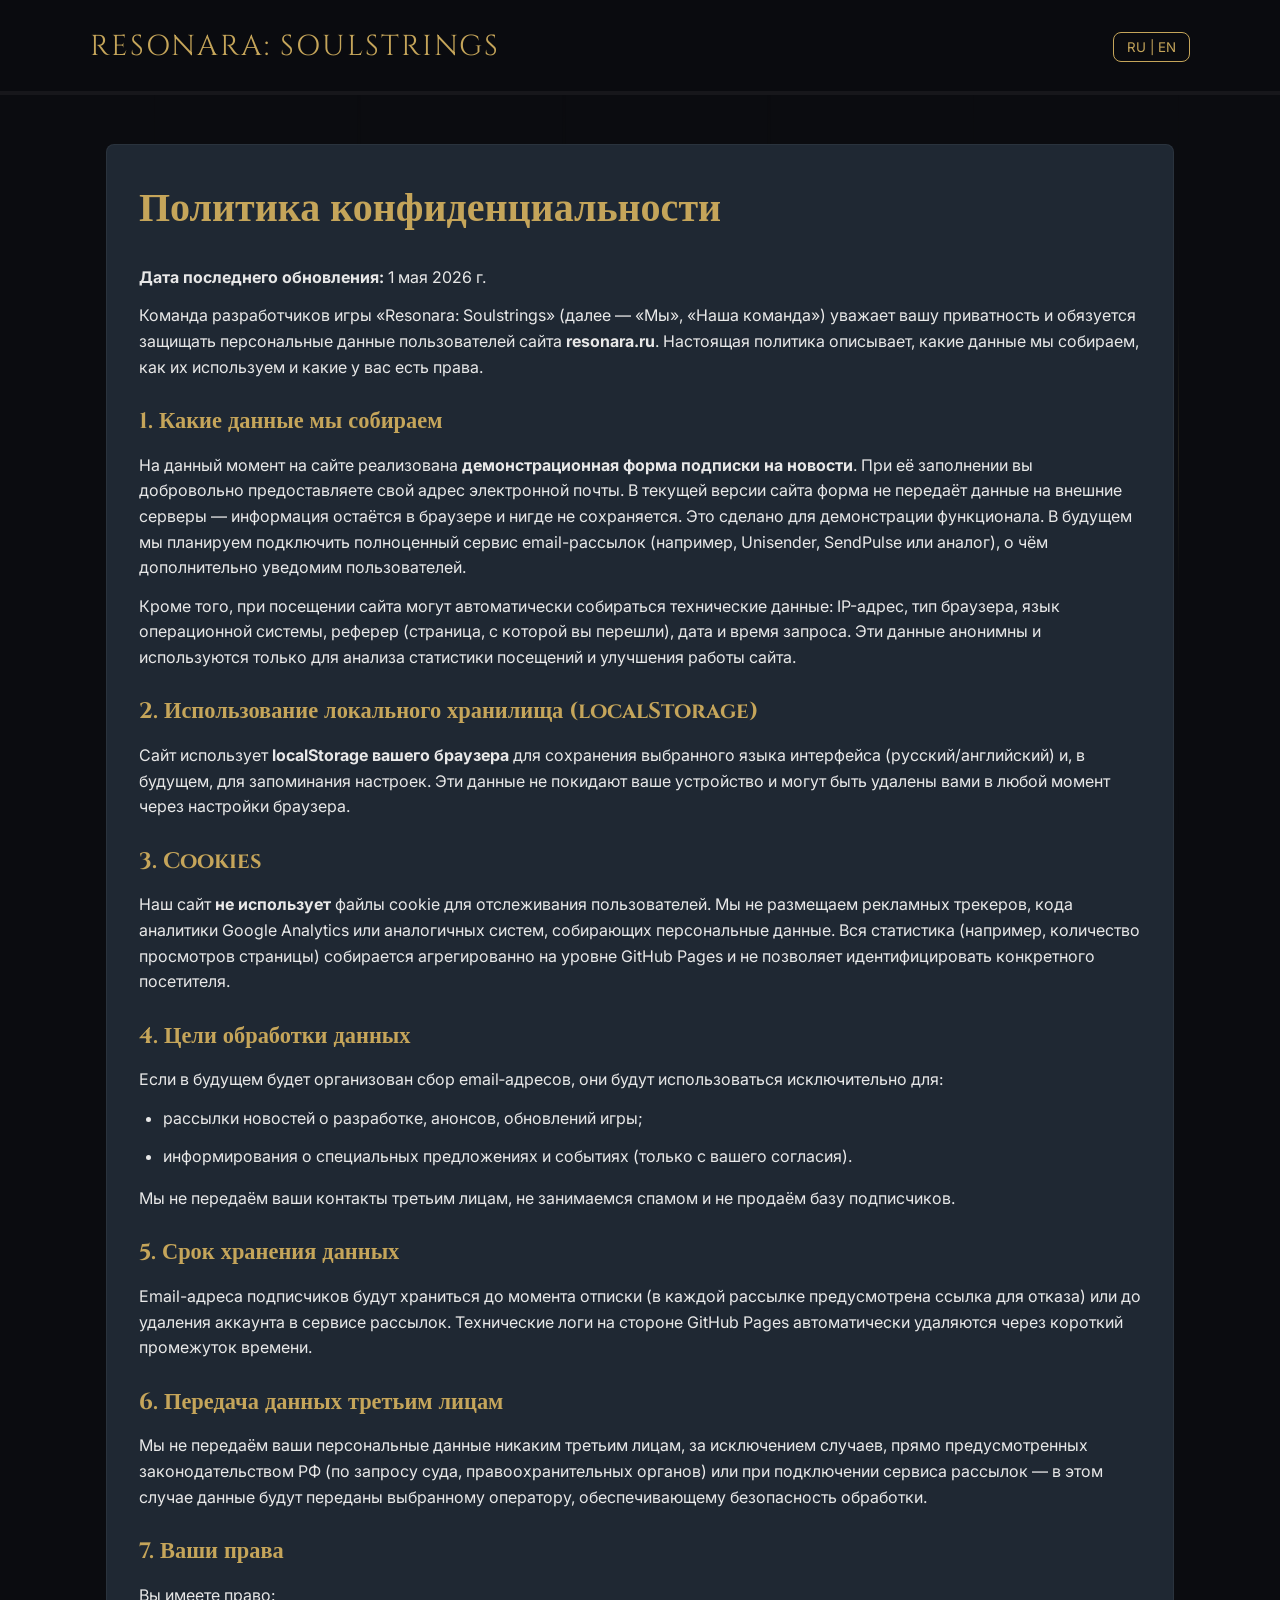
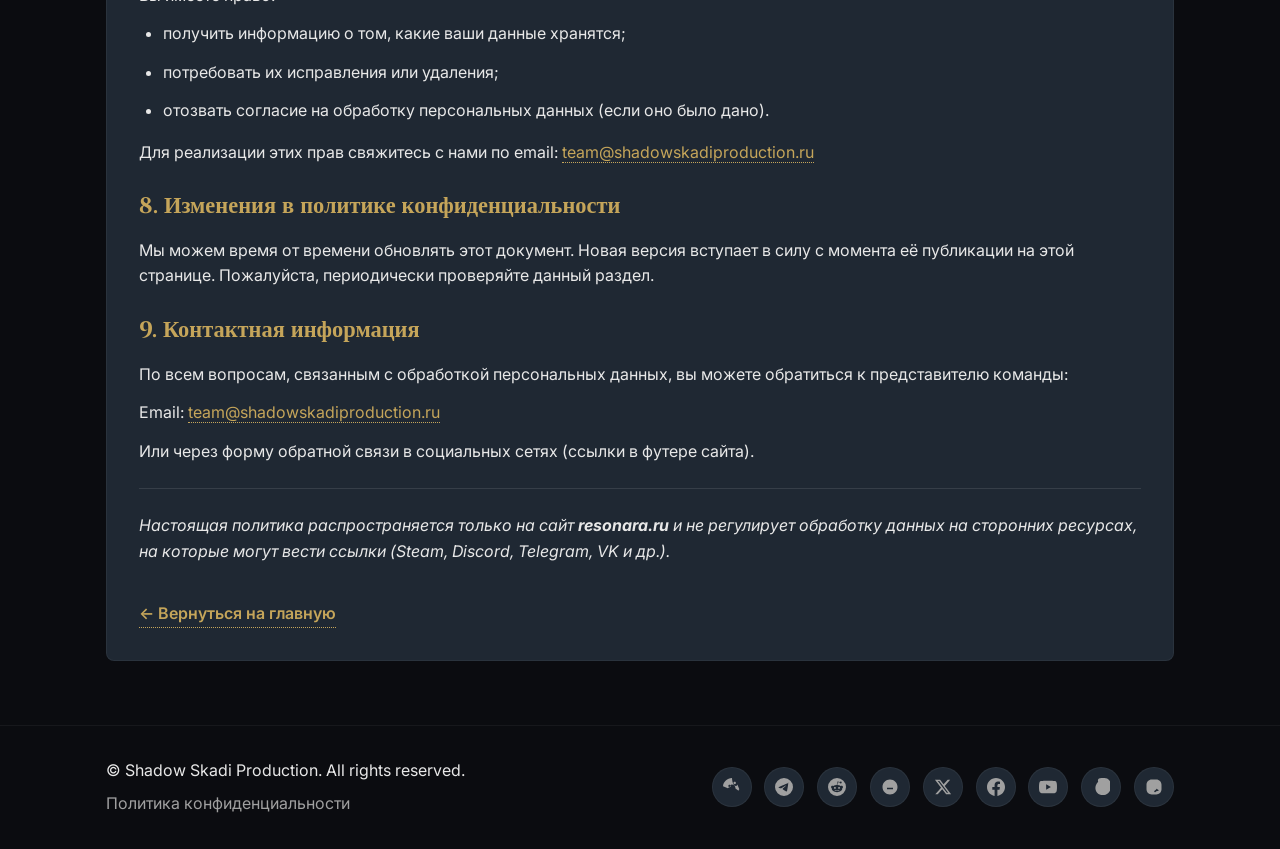
==== privacy/index.html @ 87c2a22f "Update index.html" ====
<!DOCTYPE html>
<html lang="ru">
<head>
  <meta charset="UTF-8">
  <meta name="viewport" content="width=device-width, initial-scale=1.0, viewport-fit=cover">
  <title>Политика конфиденциальности | Resonara: Soulstrings</title>
  <meta name="description" content="Политика обработки персональных данных сайта Resonara: Soulstrings.">
  <link rel="preconnect" href="https://fonts.googleapis.com">
  <link rel="preconnect" href="https://fonts.gstatic.com" crossorigin>
  <link href="https://fonts.googleapis.com/css2?family=Cinzel:wght@400;700&family=Inter:wght@300;400;600&display=swap" rel="stylesheet">
  <link rel="stylesheet" href="../style.css">
  <style>
    /* Дополнительные стили только для страницы политики */
    .policy-container {
      max-width: var(--container);
      margin: 0 auto;
      padding: 2rem 1rem;
    }
    .policy-card {
      background: var(--bg-panel);
      border-radius: var(--border-radius);
      border: 1px solid rgba(255,255,255,0.05);
      padding: 2rem;
      text-align: left;
      margin: 2rem 0;
    }
    .policy-card h1 {
      font-family: var(--font-heading);
      color: var(--gold);
      margin-bottom: 1.5rem;
      font-size: clamp(1.8rem, 5vw, 2.5rem);
    }
    .policy-card h2 {
      font-family: var(--font-heading);
      font-size: 1.4rem;
      margin: 1.5rem 0 0.8rem;
      color: var(--gold);
    }
    .policy-card p, .policy-card li {
      color: var(--text);
      line-height: 1.6;
      margin-bottom: 0.8rem;
    }
    .policy-card ul {
      margin: 0.5rem 0 1rem 1.5rem;
    }
    .policy-card a {
      color: var(--gold);
      text-decoration: none;
      border-bottom: 1px dotted var(--gold);
    }
    .policy-card a:hover {
      opacity: 0.8;
    }
    .back-link {
      display: inline-block;
      margin-top: 1.5rem;
      color: var(--gold);
      text-decoration: none;
      font-weight: 600;
    }
    .back-link:hover {
      text-decoration: underline;
    }
    hr {
      border: none;
      height: 1px;
      background: rgba(255,255,255,0.1);
      margin: 1.5rem 0;
    }
       @media (max-width: 768px) {
       .policy-card {
       padding: 1.2rem;
      }
      .policy-card h2 {
      font-size: 1.2rem;
      }
    }
    /* === ОТСТУП ОТ ХЕДЕРА ДЛЯ КОНТЕНТА ПОЛИТИКИ === */
      @media (min-width: 769px) {
      .policy-container {
      padding-top: calc(6rem + 2rem); /* 6rem = высота хедера + отступ */
  }
}

@media (max-width: 768px) {
  .policy-container {
    padding-top: calc(4rem + 1.5rem); /* Мобильная версия */
  }
}

/* Чтобы первая карточка не «прилипала» к верху */
.policy-card {
  margin-top: 1rem;
}
  </style>
</head>
<body>

  <!-- Фоновые эффекты (аналогично главной) -->
  <div id="bg-strings" aria-hidden="true">
    <div class="string" role="button" tabindex="0" aria-label="Интерактивная струна" style="--pos: 12%; --delay: 0s; --dur: 6s; --pitch: 220;"></div>
    <div class="string" role="button" tabindex="0" aria-label="Интерактивная струна" style="--pos: 28%; --delay: 1.4s; --dur: 5.5s; --pitch: 261;"></div>
    <div class="string" role="button" tabindex="0" aria-label="Интерактивная струна" style="--pos: 44%; --delay: 2.8s; --dur: 6.2s; --pitch: 293;"></div>
    <div class="string" role="button" tabindex="0" aria-label="Интерактивная струна" style="--pos: 60%; --delay: 0.9s; --dur: 5.8s; --pitch: 329;"></div>
    <div class="string" role="button" tabindex="0" aria-label="Интерактивная струна" style="--pos: 76%; --delay: 3.5s; --dur: 6.5s; --pitch: 392;"></div>
    <div class="string" role="button" tabindex="0" aria-label="Интерактивная струна" style="--pos: 92%; --delay: 2.1s; --dur: 5.2s; --pitch: 440;"></div>
  </div>
  <div id="bg-particles" aria-hidden="true"></div>

  <!-- Шапка (такая же как на главной) -->
  <header class="header">
    <nav class="nav">
      <a href="index.html" class="logo" aria-label="Home">RESONARA: SOULSTRINGS</a>
      <button class="lang-toggle" aria-label="Switch Language" id="langBtn">RU | EN</button>
    </nav>
    <div class="karma-bar" aria-hidden="true"><div class="karma-fill"></div></div>
  </header>

  <main>
    <div class="policy-container">
      <div class="policy-card">
        <h1>Политика конфиденциальности</h1>
        <p><strong>Дата последнего обновления:</strong> 1 мая 2026 г.</p>
        
        <p>Команда разработчиков игры «Resonara: Soulstrings» (далее — «Мы», «Наша команда») уважает вашу приватность и обязуется защищать персональные данные пользователей сайта <strong>resonara.ru</strong>. Настоящая политика описывает, какие данные мы собираем, как их используем и какие у вас есть права.</p>
        
        <h2>1. Какие данные мы собираем</h2>
        <p>На данный момент на сайте реализована <strong>демонстрационная форма подписки на новости</strong>. При её заполнении вы добровольно предоставляете свой адрес электронной почты. В текущей версии сайта форма не передаёт данные на внешние серверы — информация остаётся в браузере и нигде не сохраняется. Это сделано для демонстрации функционала. В будущем мы планируем подключить полноценный сервис email-рассылок (например, Unisender, SendPulse или аналог), о чём дополнительно уведомим пользователей.</p>
        <p>Кроме того, при посещении сайта могут автоматически собираться технические данные: IP-адрес, тип браузера, язык операционной системы, реферер (страница, с которой вы перешли), дата и время запроса. Эти данные анонимны и используются только для анализа статистики посещений и улучшения работы сайта.</p>
        
        <h2>2. Использование локального хранилища (localStorage)</h2>
        <p>Сайт использует <strong>localStorage вашего браузера</strong> для сохранения выбранного языка интерфейса (русский/английский) и, в будущем, для запоминания настроек. Эти данные не покидают ваше устройство и могут быть удалены вами в любой момент через настройки браузера.</p>
        
        <h2>3. Cookies</h2>
        <p>Наш сайт <strong>не использует</strong> файлы cookie для отслеживания пользователей. Мы не размещаем рекламных трекеров, кода аналитики Google Analytics или аналогичных систем, собирающих персональные данные. Вся статистика (например, количество просмотров страницы) собирается агрегированно на уровне GitHub Pages и не позволяет идентифицировать конкретного посетителя.</p>
        
        <h2>4. Цели обработки данных</h2>
        <p>Если в будущем будет организован сбор email‑адресов, они будут использоваться исключительно для:</p>
        <ul>
          <li>рассылки новостей о разработке, анонсов, обновлений игры;</li>
          <li>информирования о специальных предложениях и событиях (только с вашего согласия).</li>
        </ul>
        <p>Мы не передаём ваши контакты третьим лицам, не занимаемся спамом и не продаём базу подписчиков.</p>
        
        <h2>5. Срок хранения данных</h2>
        <p>Email-адреса подписчиков будут храниться до момента отписки (в каждой рассылке предусмотрена ссылка для отказа) или до удаления аккаунта в сервисе рассылок. Технические логи на стороне GitHub Pages автоматически удаляются через короткий промежуток времени.</p>
        
        <h2>6. Передача данных третьим лицам</h2>
        <p>Мы не передаём ваши персональные данные никаким третьим лицам, за исключением случаев, прямо предусмотренных законодательством РФ (по запросу суда, правоохранительных органов) или при подключении сервиса рассылок — в этом случае данные будут переданы выбранному оператору, обеспечивающему безопасность обработки.</p>
        
        <h2>7. Ваши права</h2>
        <p>Вы имеете право:</p>
        <ul>
          <li>получить информацию о том, какие ваши данные хранятся;</li>
          <li>потребовать их исправления или удаления;</li>
          <li>отозвать согласие на обработку персональных данных (если оно было дано).</li>
        </ul>
        <p>Для реализации этих прав свяжитесь с нами по email: <a href="mailto:privacy@resonara.ru">team@shadowskadiproduction.ru</a></p>
        
        <h2>8. Изменения в политике конфиденциальности</h2>
        <p>Мы можем время от времени обновлять этот документ. Новая версия вступает в силу с момента её публикации на этой странице. Пожалуйста, периодически проверяйте данный раздел.</p>
        
        <h2>9. Контактная информация</h2>
        <p>По всем вопросам, связанным с обработкой персональных данных, вы можете обратиться к представителю команды:</p>
        <p>Email: <a href="mailto:team@resonara.ru">team@shadowskadiproduction.ru</a></p>
        <p>Или через форму обратной связи в социальных сетях (ссылки в футере сайта).</p>
        
        <hr>
        <p><em>Настоящая политика распространяется только на сайт <strong>resonara.ru</strong> и не регулирует обработку данных на сторонних ресурсах, на которые могут вести ссылки (Steam, Discord, Telegram, VK и др.).</em></p>
        
        <a href="index.html" class="back-link">← Вернуться на главную</a>
      </div>
    </div>
  </main>

  <!-- Футер (аналогичный главной) -->
  <footer class="footer">
    <div class="footer-inner">
      <div class="footer-left">
        <p>© <span id="year"></span> Shadow Skadi Production. All rights reserved.</p>
        <div class="footer-links">
          <a href="privacy/index.html">Политика конфиденциальности</a>
        </div>
      </div>
      <div class="footer-right">
        <div class="footer-socials" aria-label="Social Links">
          <!-- Те же иконки, что и в index.html -->
          <a href="https://store.steampowered.com" target="_blank" rel="noopener" aria-label="Steam" class="social-link"><svg viewBox="0 0 24 24" width="18" height="18" fill="currentColor"><path d="M11.979 0C5.678 0 .511 4.88.022 11.037l6.432 2.658c.345-.585.982-.978 1.714-.978.032 0 .063.002.095.004l2.893-4.185v-.005c.156-.011.313-.018.471-.018 2.76 0 4.997 2.237 4.997 4.997 0 .184-.01.366-.029.545l4.185 2.893c.013-.032.032-.063.045-.095 0-.032.003-.063.003-.095 0-.732.393-1.369.978-1.714l-2.658-6.432C18.536 12.12 12.61 11.979 11.979 0zm-3.24 12.284c-.897 0-1.627-.73-1.627-1.627 0-.898.73-1.627 1.627-1.627.898 0 1.627.729 1.627 1.627 0 .897-.729 1.627-1.627 1.627zm6.876-3.894c-.897 0-1.627-.73-1.627-1.627 0-.898.73-1.627 1.627-1.627.898 0 1.627.729 1.627 1.627 0 .897-.729 1.627-1.627 1.627z"/></svg></a>
          <a href="https://t.me/your_channel" target="_blank" rel="noopener" aria-label="Telegram" class="social-link"><svg viewBox="0 0 24 24" width="18" height="18" fill="currentColor"><path d="M11.944 0A12 12 0 0 0 0 12a12 12 0 0 0 12 12 12 12 0 0 0 12-12A12 12 0 0 0 12 0a12 12 0 0 0-.056 0zm4.962 7.224c.1-.002.321.023.465.14a.506.506 0 0 1 .171.325c.016.093.036.306.02.472-.18 1.898-.962 6.502-1.36 8.627-.168.9-.499 1.201-.82 1.23-.696.065-1.225-.46-1.9-.902-1.056-.693-1.653-1.124-2.678-1.8-1.185-.78-.417-1.21.258-1.91.177-.184 3.247-2.977 3.307-3.23.007-.032.014-.15-.056-.217-.07-.067-.172-.042-.247-.025-.105.024-1.793 1.14-5.062 3.345-.48.33-.913.494-1.302.484-.426-.008-1.242-.24-1.852-.437-.687-.224-1.234-.344-1.19-.728.023-.194.286-.394.737-.574 4.078-1.796 6.808-3.006 8.152-3.586 4.065-1.73 4.905-2.015 5.46-2.024z"/></svg></a>
          <a href="https://reddit.com" target="_blank" rel="noopener" aria-label="Reddit" class="social-link"><svg viewBox="0 0 24 24" width="18" height="18" fill="currentColor"><path d="M12 0A12 12 0 0 0 0 12a12 12 0 0 0 12 12 12 12 0 0 0 12-12A12 12 0 0 0 12 0zm5.01 4.744c.688 0 1.25.561 1.25 1.249a1.25 1.25 0 0 1-2.498.056l-2.597-.547-.8 3.747c1.824.07 3.48.632 4.674 1.488.308-.309.73-.491 1.207-.491.968 0 1.754.786 1.754 1.754 0 .716-.435 1.333-1.01 1.614a3.111 3.111 0 0 1 .042.52c0 2.694-3.13 4.87-7.004 4.87-3.874 0-7.004-2.176-7.004-4.87 0-.183.015-.366.043-.534A1.748 1.748 0 0 1 4.028 12c0-.968.786-1.754 1.754-1.754.463 0 .898.196 1.207.49 1.207-.883 2.87-1.453 4.707-1.527l.885-4.182a.342.342 0 0 1 .14-.197.35.35 0 0 1 .238-.042l2.906.617a1.214 1.214 0 0 1 1.108-.701zM9.25 12C8.561 12 8 12.562 8 13.25c0 .687.561 1.248 1.25 1.248.687 0 1.248-.561 1.248-1.249 0-.688-.561-1.249-1.249-1.249zm5.5 0c-.687 0-1.248.561-1.248 1.25 0 .687.561 1.248 1.249 1.248.688 0 1.249-.561 1.249-1.249 0-.687-.562-1.249-1.25-1.249zm-5.466 3.99a.327.327 0 0 0-.231.094.33.33 0 0 0 0 .463c.842.842 2.484.913 2.961.913.477 0 2.105-.07 2.961-.913a.33.33 0 0 0 0-.463.327.327 0 0 0-.465 0c-.547.533-1.576.668-2.496.668-.92 0-1.935-.135-2.496-.668a.326.326 0 0 0-.231-.095z"/></svg></a>
          <a href="https://pikabu.ru" target="_blank" rel="noopener" aria-label="Pikabu" class="social-link"><svg viewBox="0 0 24 24" width="18" height="18" fill="currentColor"><path d="M12 2C6.48 2 2 6.48 2 12s4.48 10 10 10 10-4.48 10-10S17.52 2 12 2zm4 13H8v-2h8v2z"/></svg></a>
          <a href="https://x.com" target="_blank" rel="noopener" aria-label="X" class="social-link"><svg viewBox="0 0 24 24" width="18" height="18" fill="currentColor"><path d="M18.244 2.25h3.308l-7.227 8.26 8.502 11.24H16.17l-5.214-6.817L4.99 21.75H1.68l7.73-8.835L1.254 2.25H8.08l4.713 6.231zm-1.161 17.52h1.833L7.084 4.126H5.117z"/></svg></a>
          <a href="https://facebook.com" target="_blank" rel="noopener" aria-label="Facebook" class="social-link"><svg viewBox="0 0 24 24" width="18" height="18" fill="currentColor"><path d="M24 12.073c0-6.627-5.373-12-12-12s-12 5.373-12 12c0 5.99 4.388 10.954 10.125 11.854v-8.385H7.078v-3.47h3.047V9.43c0-3.007 1.791-4.669 4.533-4.669 1.312 0 2.686.235 2.686.235v2.953H15.83c-1.491 0-1.956.925-1.956 1.874v2.25h3.328l-.532 3.47h-2.796v8.385C19.612 23.027 24 18.062 24 12.073z"/></svg></a>
          <a href="https://youtube.com" target="_blank" rel="noopener" aria-label="YouTube Shorts" class="social-link"><svg viewBox="0 0 24 24" width="18" height="18" fill="currentColor"><path d="M23.498 6.186a3.016 3.016 0 0 0-2.122-2.136C19.505 3.545 12 3.545 12 3.545s-7.505 0-9.377.505A3.017 3.017 0 0 0 .502 6.186C0 8.07 0 12 0 12s0 3.93.502 5.814a3.016 3.016 0 0 0 2.122 2.136c1.871.505 9.376.505 9.376.505s7.505 0 9.377-.505a3.015 3.015 0 0 0 2.122-2.136C24 15.93 24 12 24 12s0-3.93-.502-5.814zM9.545 15.568V8.432L15.818 12l-6.273 3.568z"/></svg></a>
          <a href="https://tiktok.com" target="_blank" rel="noopener" aria-label="TikTok" class="social-link"><svg viewBox="0 0 24 24" width="18" height="18" fill="currentColor"><path d="M12.525.02c1.31-.02 2.61-.01 3.91.02.081-.002.162.01.242.02 2.56.04 4.64 1.07 6.24 2.78 1.95 2.08 2.72 4.85 2.64 7.96-.04 1.64-.33 3.24-.95 4.79-.7 1.75-1.78 3.32-3.2 4.62-1.98 1.81-4.56 2.65-7.28 2.61-2.72-.04-5.19-1.02-6.97-2.78-1.65-1.64-2.56-3.88-2.62-6.35-.03-1.32.13-2.6.54-3.82.64-1.89 1.72-3.55 3.15-4.86C6.96.92 9.65.12 12.52.02zm2.53 12.98c.04 1.38-.45 2.64-1.42 3.57-.98.94-2.25 1.38-3.59 1.32-1.35-.06-2.56-.57-3.48-1.47-.92-.9-1.4-2.12-1.36-3.45.04-1.35.56-2.55 1.47-3.43.91-.88 2.12-1.31 3.42-1.23 1.34.08 2.48.62 3.35 1.52.87.9 1.33 2.08 1.29 3.37-.04.13-.13.24-.23.35-.1.11-.23.16-.37.16-.14 0-.27-.05-.37-.16-.1-.11-.15-.24-.15-.37-.02-.9-.42-1.66-1.11-2.16-.69-.5-1.53-.7-2.35-.62-.82.08-1.52.38-2.03.9-.51.52-.8 1.2-.84 1.96-.04.82.23 1.56.76 2.08.53.52 1.25.78 2.05.72.8-.06 1.48-.38 1.96-.92.48-.54.75-1.26.78-2.05z"/></svg></a>
          <a href="https://vk.com" target="_blank" rel="noopener" aria-label="VK" class="social-link"><svg viewBox="0 0 24 24" width="18" height="18" fill="currentColor"><path d="M15.07 2H8.93C5.1 2 2 5.1 2 8.93v6.14C2 18.9 5.1 22 8.93 22h6.14c3.83 0 6.93-3.1 6.93-6.93V8.93C22 5.1 18.9 2 15.07 2zm3.43 14.48c-.44.67-1.15.96-1.87 1.01-1.17.07-1.96.55-2.64 1.22-.22.21-.46.38-.72.38-.38 0-.72-.26-.89-.62-.18-.37-.2-.81.01-1.2.38-.69 1.01-1.16 1.73-1.43.55-.2.86-.55.98-1.13.07-.32.02-.66-.15-.94-.35-.59-1.02-.96-1.72-1.01-.18-.01-.35.02-.51.09-.32.13-.54.38-.64.7-.1.32-.04.66.16.93.39.52 1.04.85 1.68 1.01.17.04.35.05.51.01.32-.07.56-.29.67-.59.11-.3.07-.62-.12-.89-.39-.56-1.07-.9-1.76-1.01-.17-.02-.34-.01-.5.04-.33.1-.57.36-.68.69-.11.33-.05.67.17.91.41.48 1.06.75 1.71.86.16.02.33.01.49-.04.33-.1.57-.35.68-.68.11-.33.06-.67-.16-.93z"/></svg></a>
        </div>
      </div>
    </div>
  </footer>

  <script src="script.js"></script>
</body>
</html>
---- style.css ----
:root {
  --bg: #0B0C10;
  --bg-panel: #1F2833;
  --text: #E8E8E8;
  --text-muted: #A0A0A0;
  --gold: #C5A55A;
  --karma-high: #4A90E2;
  --karma-low: #8B0000;
  
  --font-heading: 'Cinzel', serif;
  --font-body: 'Inter', sans-serif;
  
  --transition: 0.3s cubic-bezier(0.4, 0, 0.2, 1);
  --border-radius: 8px;
  --spacing: 1.5rem;
  --container: min(92%, 1100px);
}

/* === БАЗОВАЯ СЕТКА И СКРОЛЛ === */
*, *::before, *::after { 
  box-sizing: border-box; 
  margin: 0; 
  padding: 0; 
}

html {
  width: 100%;
  overflow-y: auto;
  overflow-x: hidden;
  scroll-behavior: smooth;
  -webkit-text-size-adjust: 100%;
}

body {
  width: 100%;
  min-height: 100dvh;
  background: var(--bg);
  color: var(--text);
  font-family: var(--font-body);
  line-height: 1.6;
  display: flex;
  flex-direction: column;
  text-align: center;
  position: relative;
  overflow: hidden;
  overflow-y: auto;
}

/* === ЧАСТИЦЫ === */
#bg-particles {
  position: fixed; inset: 0; pointer-events: none; z-index: 0; overflow: hidden;
}
.particle {
  position: absolute; bottom: -10px;
  background: var(--gold); border-radius: 50%;
  box-shadow: 0 0 8px var(--gold), 0 0 16px rgba(197, 165, 90, 0.4);
  opacity: 0; animation: floatParticle linear infinite;
}
@keyframes floatParticle {
  0% { transform: translateY(0) scale(0.6); opacity: 0; }
  15% { opacity: 0.6; }
  70% { opacity: 0.2; }
  100% { transform: translateY(-110dvh) scale(1.1); opacity: 0; }
}

/* === СТРУНЫ === */
#bg-strings {
  position: fixed; inset: 0; pointer-events: none; z-index: 1; overflow: hidden;
}
.string {
  position: absolute; top: 0; left: var(--pos);
  width: 1.5px; height: 100%;
  background: linear-gradient(180deg, transparent 0%, rgba(197, 165, 90, 0.12) 35%, #D4B86A 50%, rgba(197, 165, 90, 0.12) 65%, transparent 100%);
  box-shadow: 0 0 5px rgba(197, 165, 90, 0.15);
  opacity: 0.12; border-radius: 1px;
  transform-origin: center center;
  animation: stringPluck var(--dur) cubic-bezier(0.25, 0.1, 0.25, 1) infinite var(--delay);
}
@keyframes stringPluck {
  0%   { transform: translateX(0) scaleX(1); opacity: 0.12; }
  2%   { transform: translateX(3px) scaleX(1.08); opacity: 0.38; box-shadow: 0 0 12px rgba(212, 184, 106, 0.5); }
  4%   { transform: translateX(-2.2px) scaleX(0.96); opacity: 0.28; }
  6%   { transform: translateX(1.4px) scaleX(1.04); opacity: 0.22; }
  8%   { transform: translateX(-0.9px) scaleX(1.02); opacity: 0.18; }
  10%  { transform: translateX(0.5px) scaleX(1); opacity: 0.15; }
  12%  { transform: translateX(-0.2px) scaleX(0.99); opacity: 0.13; }
  14%, 100% { transform: translateX(0) scaleX(1); opacity: 0.12; box-shadow: 0 0 5px rgba(197, 165, 90, 0.15); }
}

/* === HEADER === */
.header {
  position: fixed; top: 0; left: 0; width: 100%; z-index: 100;
  background: rgba(11, 12, 16, 0.85); backdrop-filter: blur(12px);
  border-bottom: 1px solid rgba(255,255,255,0.05);
}
.nav {
  display: flex; justify-content: space-between; align-items: center;
  max-width: var(--container); margin: 0 auto; padding: var(--spacing) 0;
}
.logo {
  font-family: var(--font-heading); font-size: clamp(1.2rem, 3vw, 1.8rem);
  color: var(--gold); text-decoration: none; letter-spacing: 2px;
}
.lang-toggle {
  background: transparent; border: 1px solid var(--gold); color: var(--gold);
  padding: 0.4rem 0.8rem; cursor: pointer; border-radius: var(--border-radius);
  font-family: var(--font-body); transition: var(--transition);
}
.lang-toggle:hover { background: var(--gold); color: var(--bg); }

.karma-bar { height: 3px; width: 100%; background: rgba(255,255,255,0.05); position: absolute; bottom: 0; left: 0; }
.karma-fill { height: 100%; width: 0%; background: linear-gradient(90deg, var(--karma-low), var(--gold), var(--karma-high)); transition: width 0.1s linear; }

/* === SECTIONS & LAYOUT === */
main { position: relative; z-index: 2; flex: 1 0 auto; overflow-x: hidden; }
section {
  padding: 6rem 1rem;
  max-width: var(--container);
  margin-inline: auto;
  position: relative;
  contain: layout style;
}
.section-title {
  font-family: var(--font-heading);
  font-size: clamp(2rem, 5vw, 3rem);
  margin-bottom: 3rem;
  position: relative;
  z-index: 2;
}
.section-title::after {
  content: ''; display: block; width: 60px; height: 3px;
  background: var(--gold); margin: 0.5rem auto 0; border-radius: 2px;
}

/* === СВЕЧЕНИЯ: ОБЩИЕ СВОЙСТВА ДЛЯ ВСЕХ === */
.hero::before,
.about::before, .media::before, .community::before, .press::before {
  content: '';
  position: absolute;
  left: 50%;
  transform: translate(-50%, -50%);
  border-radius: 50%;
  pointer-events: none;
  z-index: 0;
}

/* === HERO: УНИКАЛЬНЫЕ СТИЛИ === */
.hero::before {
  top: 40%;
  width: clamp(300px, 70vw, 1100px);
  height: clamp(300px, 70vw, 1100px);
  background: radial-gradient(
    circle at 50% 30%,
    rgba(197, 165, 90, 0.25) 0%,
    rgba(197, 165, 90, 0.12) 50%,
    transparent 80%
  );
  filter: blur(15px);
}

/* === ОСТАЛЬНЫЕ СЕКЦИИ: УНИКАЛЬНЫЕ СТИЛИ === */

/* === ABOUT === */
.about::before {
  top: 65%;
  width: clamp(1100px, 50vw, 1150px);
  height: clamp(250px, 50vw, 800px);
  background: radial-gradient(
    circle at 50% 30%,
    rgba(197, 165, 90, 0.15) 0%,    /* ЦЕНТР ЯРЧЕ */
    rgba(197, 165, 90, 0.07) 45%,    /* ПЛАВНЫЙ ПЕРЕХОД */
    transparent 75%
  );
  filter: blur(20px);
}

/* === MEDIA === */
.media::before {
  top: 65%;
  width: clamp(1100px, 50vw, 1150px);
  height: clamp(250px, 50vw, 800px);
  background: radial-gradient(
    circle at 50% 30%,
    rgba(197, 165, 90, 0.15) 0%,    /* ЦЕНТР ЯРЧЕ */
    rgba(197, 165, 90, 0.07) 45%,    /* ПЛАВНЫЙ ПЕРЕХОД */
    transparent 75%
  );
  filter: blur(20px);
}

/* === COMMUNITY === */
.community::before {
  top: 65%;
  width: clamp(250px, 50vw, 800px);
  height: clamp(250px, 50vw, 800px);
  background: radial-gradient(
    circle at 50% 30%,
    rgba(197, 165, 90, 0.15) 0%,    /* ЦЕНТР ЯРЧЕ */
    rgba(197, 165, 90, 0.07) 45%,    /* ПЛАВНЫЙ ПЕРЕХОД */
    transparent 75%
  );
  filter: blur(20px);
}

/* === PRESS === */
.press::before {
    top: 65%;
  width: clamp(250px, 50vw, 800px);
  height: clamp(250px, 50vw, 800px);
  background: radial-gradient(
    circle at 50% 30%,
    rgba(197, 165, 90, 0.15) 0%,    /* ЦЕНТР ЯРЧЕ */
    rgba(197, 165, 90, 0.07) 45%,    /* ПЛАВНЫЙ ПЕРЕХОД */
    transparent 75%
  );
  filter: blur(20px);
}

/* === HERO === */
.hero {
  min-height: 100dvh;
  display: flex;
  align-items: center;
  justify-content: center;
  padding: 6rem 1rem 3rem;
}
.hero-content { max-width: 800px; }
.hero-title {
  font-family: var(--font-heading);
  font-size: clamp(2.5rem, 8vw, 4.5rem);
  margin-bottom: 1rem;
  line-height: 1.1;
}
.hero-subtitle {
  font-size: clamp(1rem, 2vw, 1.3rem);
  color: var(--text-muted);
  margin-bottom: 2rem;
}
.hero-cta {
  display: flex;
  gap: 1rem;
  justify-content: center;
  flex-wrap: wrap;
}

/* === BUTTONS === */
.btn {
  padding: 0.8rem 1.8rem;
  border-radius: var(--border-radius);
  font-weight: 600;
  text-decoration: none;
  transition: var(--transition);
  display: inline-flex;
  align-items: center;
  gap: 0.5rem;
}
.btn-primary { background: var(--gold); color: var(--bg); }
.btn-primary:hover {
  transform: translateY(-2px);
  box-shadow: 0 4px 20px rgba(197, 165, 90, 0.4);
}
.btn-secondary { border: 1px solid var(--gold); color: var(--gold); }
.btn-secondary:hover { background: rgba(197, 165, 90, 0.1); }

/* === GRIDS & CARDS === */
.about-grid, .media-grid {
  display: grid;
  gap: 1.5rem;
  grid-template-columns: repeat(auto-fit, minmax(280px, 1fr));
}
.about-card, .media-item {
  background: var(--bg-panel);
  padding: 1.5rem;
  border-radius: var(--border-radius);
  border: 1px solid rgba(255,255,255,0.05);
  transition: var(--transition);
  position: relative;
  z-index: 1; /* КОНТЕНТ ВЫШЕ СВЕЧЕНИЙ */
}
.about-card:hover, .media-item:hover {
  transform: translateY(-4px);
  border-color: var(--gold);
}
.about-card h3 {
  font-family: var(--font-heading);
  margin-bottom: 0.5rem;
  color: var(--gold);
}
.media-item {
  aspect-ratio: 16/9;
  display: flex;
  align-items: center;
  justify-content: center;
}
.media-item span {
  color: var(--text-muted);
  opacity: 0.7;
  font-size: 0.9rem;
}
.media-item.video::before {
  content: '▶';
  position: absolute;
  font-size: 2rem;
  opacity: 0.2;
}

/* === COMMUNITY & FORMS === */
.subscribe-form, .press-card {
  background: var(--bg-panel);
  padding: 2rem;
  border-radius: var(--border-radius);
  width: 100%;
  max-width: 450px;
  margin-inline: auto;
  border: 1px solid rgba(255,255,255,0.05);
  position: relative;
  z-index: 1;
}
.press-grid {
  display: flex;
  flex-direction: column;
  gap: 0.8rem;
  align-items: center;
}
.press-link {
  color: var(--karma-high);
  text-decoration: none;
  border-bottom: 1px dotted currentColor;
  transition: var(--transition);
  padding-bottom: 2px;
}
.press-link:hover {
  color: var(--gold);
  border-color: var(--gold);
}
#newsletter-form {
  display: flex;
  flex-direction: column;
  gap: 0.8rem;
  margin: 1rem 0;
}
#newsletter-form input {
  padding: 0.8rem;
  background: var(--bg);
  border: 1px solid rgba(255,255,255,0.1);
  color: var(--text);
  border-radius: var(--border-radius);
  font-size: 1rem;
  width: 100%;
}
#newsletter-form input:focus {
  outline: none;
  border-color: var(--gold);
}
#newsletter-form button {
  padding: 0.8rem;
  background: var(--gold);
  color: var(--bg);
  border: none;
  border-radius: var(--border-radius);
  cursor: pointer;
  font-weight: 600;
  width: 100%;
  transition: var(--transition);
}
.form-note {
  font-size: 0.8rem;
  color: var(--text-muted);
  margin-top: 0.5rem;
}
.form-success {
  color: var(--gold);
  margin-top: 0.5rem;
  font-weight: 600;
}
.hidden { display: none; }

/* === FOOTER === */
.footer {
  width: 100%;
  margin-top: auto;
  padding: 2rem 0;
  background: var(--bg);
  border-top: 1px solid rgba(255,255,255,0.05);
  display: flex;
  justify-content: center;
  align-items: center;
  flex-shrink: 0;
  overflow-x: hidden;
}
.footer-inner {
  width: 100%;
  max-width: var(--container);
  padding: 0 1rem;
  display: flex;
  justify-content: space-between;
  align-items: center;
  flex-wrap: wrap;
  gap: 1.5rem;
}
.footer-left {
  display: flex;
  flex-direction: column;
  gap: 0.5rem;
}
.footer-links {
  display: flex;
  gap: 1.5rem;
  flex-wrap: wrap;
}
.footer-links a {
  color: var(--text-muted);
  text-decoration: none;
}
.footer-links a:hover { color: var(--gold); }
.footer-right { display: flex; align-items: center; }
.footer-socials {
  display: flex;
  gap: 0.8rem;
  flex-wrap: wrap;
  justify-content: center;
}
.footer-socials .social-link {
  width: 40px; height: 40px;
  display: flex; align-items: center; justify-content: center;
  background: var(--bg-panel);
  border-radius: 50%;
  transition: var(--transition);
  border: 1px solid rgba(255,255,255,0.05);
}
.footer-socials .social-link svg {
  width: 18px; height: 18px;
  color: var(--text-muted);
  transition: var(--transition);
}
.footer-socials .social-link:hover {
  background: var(--gold);
  transform: scale(1.1);
  border-color: var(--gold);
}
.footer-socials .social-link:hover svg { color: var(--bg); }

/* === ANIMATIONS === */
.fade-up {
  opacity: 0;
  transform: translateY(20px);
  transition: all 0.6s ease;
}
.fade-up.visible {
  opacity: 1;
  transform: translateY(0);
}

/* === АДАПТИВ === */
@media (min-width: 768px) {
  .community-wrapper { grid-template-columns: 1fr 1fr; }
  .press-kit { grid-column: 1 / -1; }
  .footer-inner { flex-direction: row; text-align: left; }
  .footer-left { align-items: flex-start; }
  .footer-links { justify-content: flex-start; }
}

@media (min-width: 1024px) {
  .subscribe-form, .press-card { max-width: 500px; }
}

/* МОБИЛЬНЫЕ: 768PX И МЕНЬШЕ */
@media (max-width: 768px) {
  .string { opacity: 0.08; }
  
  /* СВЕЧЕНИЯ: ЧУТЬ БОЛЬШЕ ОТНОСИТЕЛЬНО ШИРИНЫ ЭКРАНА, НО СТРОГО В ПРЕДЕЛАХ VW */
  .hero::before {
    top: 45%;
    width: clamp(280px, 85vw, 800px);
    height: clamp(280px, 85vw, 800px);
    background: radial-gradient(
    circle at 50% 30%,
    rgba(197, 165, 90, 0.52) 0%,    /* ← ПОДКРУЧИВАЕМ ЯРКОСТЬ ЗДЕСЬ */
    rgba(197, 165, 90, 0.34) 50%,
    transparent 80%
    );
    filter: blur(30px);
  }

  /* 🔹 ABOUT: ВЫТЯНУТ ПО ВЕРТИКАЛИ, СМЕЩЁН ВНИЗ */
  .about::before {
    top: 70%;
    width: clamp(450px, 80vw, 480px);
    height: clamp(1175px, 120vw, 1225px);
    background: radial-gradient(
    circle at 50% 30%,
    rgba(197, 165, 90, 0.25) 0%,
    rgba(197, 165, 90, 0.15) 45%,
    transparent 75%
    );
    filter: blur(22px);
  }

  /* 🔹 MEDIA: КОМПАКТНЫЙ, СМЕЩЁН К НАЧАЛУ СЕКЦИИ */
  .media::before {
    top: 67%;
    width: clamp(450px, 85vw, 480px);
    height: clamp(1715px, 85vw, 1740px);
    background: radial-gradient(
    circle at 50% 30%,
    rgba(197, 165, 90, 0.25) 0%,
    rgba(197, 165, 90, 0.15) 45%,
    transparent 70%
    );
    filter: blur(20px);
  }

  /* 🔹 COMMUNITY: ШИРОКИЙ, СПЛЮСНУТЫЙ, УХОДИТ ЗА КРАЯ */
  .community::before {
    top: 60%;
    width: clamp(450px, 110vw, 480px);  /* ШИРЕ ЭКРАНА */
    height: clamp(480px, 60vw, 500px);  /* УЖЕ ЧЕМ ШИРИНА → ГОРИЗОНТАЛЬНЫЙ ОВАЛ */
    background: radial-gradient(
    circle at 50% 30%,
    rgba(197, 165, 90, 0.25) 0%,
    rgba(197, 165, 90, 0.15) 45%,
    transparent 75%
    );
    filter: blur(24px);
  }

  /* 🔹 PRESS: МАЛЕНЬКИЙ, АККУРАТНЫЙ, ВВЕРХУ */
  .press::before {
    top: 65%;
    width: clamp(450px, 60vw, 480px);
    height: clamp(480px, 60vw, 500px);
    background: radial-gradient(
    circle at 50% 30%,
    rgba(197, 165, 90, 0.25) 0%,
    rgba(197, 165, 90, 0.10) 45%,
    transparent 70%
    );
    filter: blur(18px);
  }
  
  .nav {
    flex-direction: column;
    gap: 0.8rem;
    padding: 1rem 0;
  }
  .logo { font-size: 1.2rem; width: 100%; }
  .lang-toggle { font-size: 0.8rem; padding: 0.3rem 0.6rem; }
  
  .about-grid, .media-grid {
    grid-template-columns: 1fr;
    gap: 1rem;
  }
  
  section { padding: 3rem 1rem; }
  
  .footer {
    flex-direction: column;
    text-align: center;
    align-items: center;
  }
  .footer-inner {
    flex-direction: column;
    gap: 1rem;
  }
  .footer-left, .footer-right {
    align-items: center;
    width: 100%;
    justify-content: center;
  }
  .footer-links { justify-content: center; }
  .footer-socials .social-link { width: 36px; height: 36px; }
  .footer-socials .social-link svg { width: 16px; height: 16px; }
}

@media (max-width: 480px) {
  .hero-title { font-size: clamp(2rem, 9vw, 3.5rem); }
  .hero-subtitle { font-size: clamp(0.95rem, 2.5vw, 1.1rem); }
  .btn { width: 100%; justify-content: center; }
  .hero-cta { flex-direction: column; align-items: center; }
}

/* === COOKIE BANNER === */
.cookie-banner {
  position: fixed;
  bottom: 0;                       /* ПРИКЛЕЕН К НИЗУ ЭКРАНА */
  left: 50%;
  transform: translateX(-50%) translateY(100%); /* ИЗНАЧАЛЬНО СПРЯТАН ВНИЗ */
  width: min(92%, 850px);
  background: linear-gradient(135deg, rgba(31,40,51,0.98), rgba(11,12,16,0.95));
  backdrop-filter: blur(20px);
  border: 2px solid rgba(197,165,90,0.4);
  border-radius: 16px 16px 0 0;
  padding: 1.8rem 2rem;
  z-index: 10000;
  transition: transform 0.6s cubic-bezier(0.34, 1.56, 0.64, 1);
  box-shadow: 0 -10px 40px rgba(0,0,0,0.6), 0 -4px 20px rgba(197,165,90,0.15);
  overflow: hidden;
}

.cookie-banner.visible {
  transform: translateX(-50%) translateY(0); /* ВЫЕЗЖАЕТ ВВЕРХ */
}

.cookie-glow {
  position: absolute;
  top: -60%;
  left: 50%;
  transform: translateX(-50%);
  width: 220%;
  height: 220%;
  background: radial-gradient(
    ellipse at center,
    rgba(197, 165, 90, 0.12) 0%,
    rgba(197, 165, 90, 0.04) 40%,
    transparent 70%
  );
  pointer-events: none;
  animation: glowPulse 5s ease-in-out infinite;
}

@keyframes glowPulse {
  0%, 100% { opacity: 0.6; transform: translateX(-50%) scale(1) rotate(0deg); }
  50% { opacity: 1; transform: translateX(-50%) scale(1.08) rotate(2deg); }
}

.cookie-content {
  position: relative;
  z-index: 2;
  display: flex;
  align-items: center;
  gap: 1.5rem;
}

.cookie-icon {
  flex-shrink: 0;
  width: 56px;
  height: 56px;
  background: linear-gradient(135deg, rgba(197, 165, 90, 0.15) 0%, rgba(197, 165, 90, 0.05) 100%);
  border-radius: 50%;
  display: flex;
  align-items: center;
  justify-content: center;
  color: var(--gold);
  animation: iconFloat 3s ease-in-out infinite;
  border: 1px solid rgba(197, 165, 90, 0.3);
  box-shadow: 0 0 20px rgba(197, 165, 90, 0.2);
}

@keyframes iconFloat {
  0%, 100% { transform: translateY(0) rotate(0deg); }
  50% { transform: translateY(-6px) rotate(5deg); }
}

.cookie-message {
  flex: 1;
  text-align: left;
}

.cookie-title {
  font-family: var(--font-heading);
  font-size: 1.3rem;
  color: var(--gold);
  margin-bottom: 0.5rem;
  letter-spacing: 1.5px;
  text-shadow: 0 0 10px rgba(197, 165, 90, 0.3);
}

.cookie-text {
  font-size: 0.95rem;
  color: var(--text-muted);
  line-height: 1.6;
  max-width: 500px;
}

.cookie-actions {
  position: relative;
  z-index: 2;
  display: flex;
  gap: 1rem;
  justify-content: flex-end;
  margin-top: 1.2rem;
  padding-top: 1.2rem;
  border-top: 1px solid rgba(197, 165, 90, 0.15);
}

.btn-cookie {
  padding: 0.75rem 1.8rem;
  border-radius: 8px;
  font-weight: 600;
  font-size: 0.95rem;
  cursor: pointer;
  transition: all 0.3s cubic-bezier(0.4, 0, 0.2, 1);
  border: none;
  font-family: var(--font-body);
  letter-spacing: 0.5px;
  text-transform: uppercase;
  position: relative;
  overflow: hidden;
}

.btn-cookie::before {
  content: '';
  position: absolute;
  top: 50%;
  left: 50%;
  width: 0;
  height: 0;
  background: rgba(255, 255, 255, 0.2);
  border-radius: 50%;
  transform: translate(-50%, -50%);
  transition: width 0.6s, height 0.6s;
}

.btn-cookie:hover::before {
  width: 300px;
  height: 300px;
}

.btn-cookie-primary {
  background: linear-gradient(135deg, var(--gold) 0%, #D4B86A 100%);
  color: var(--bg);
  box-shadow: 0 4px 15px rgba(197, 165, 90, 0.3);
}

.btn-cookie-primary:hover {
  transform: translateY(-3px);
  box-shadow: 0 8px 25px rgba(197, 165, 90, 0.5);
  background: linear-gradient(135deg, #D4B86A 0%, var(--gold) 100%);
}

.btn-cookie-secondary {
  background: transparent;
  color: var(--text-muted);
  border: 2px solid rgba(197, 165, 90, 0.3);
}

.btn-cookie-secondary:hover {
  border-color: var(--gold);
  color: var(--gold);
  background: rgba(197, 165, 90, 0.08);
  transform: translateY(-2px);
}

.cookie-particles {
  position: absolute;
  bottom: 0;
  left: 0;
  width: 100%;
  height: 80px;
  pointer-events: none;
  overflow: hidden;
}

.cookie-particle {
  position: absolute;
  bottom: -10px;
  width: 5px;
  height: 5px;
  background: var(--gold);
  border-radius: 50%;
  opacity: 0;
  animation: cookieParticleFloat 3s ease-in-out infinite;
  box-shadow: 0 0 10px var(--gold), 0 0 20px rgba(197, 165, 90, 0.4);
}

@keyframes cookieParticleFloat {
  0% { transform: translateY(0) scale(0.5); opacity: 0; }
  20% { opacity: 0.7; }
  60% { opacity: 0.4; }
  100% { transform: translateY(-70px) scale(1.2); opacity: 0; }
}

/* АДАПТИВ ДЛЯ COOKIE БАННЕРА */
@media (max-width: 768px) {
  .cookie-banner {
    width: 100%;
    border-radius: 0;
    padding: 1.5rem 1.2rem;
    bottom: -200%;
    border-width: 1px;
  }

    .cookie-banner.visible {
    bottom: 20px;
  }

  .cookie-content {
    flex-direction: column;
    align-items: center;
    text-align: center;
    gap: 1rem;
  }

  .cookie-icon {
    width: 48px;
    height: 48px;
  }

  .cookie-message {
    text-align: center;
  }

  .cookie-title {
    font-size: 1.15rem;
  }

  .cookie-text {
    font-size: 0.9rem;
  }

  .cookie-actions {
    width: 100%;
    flex-direction: column;
    gap: 0.8rem;
  }

  .btn-cookie {
    width: 100%;
    padding: 0.85rem 1.5rem;
  }
}
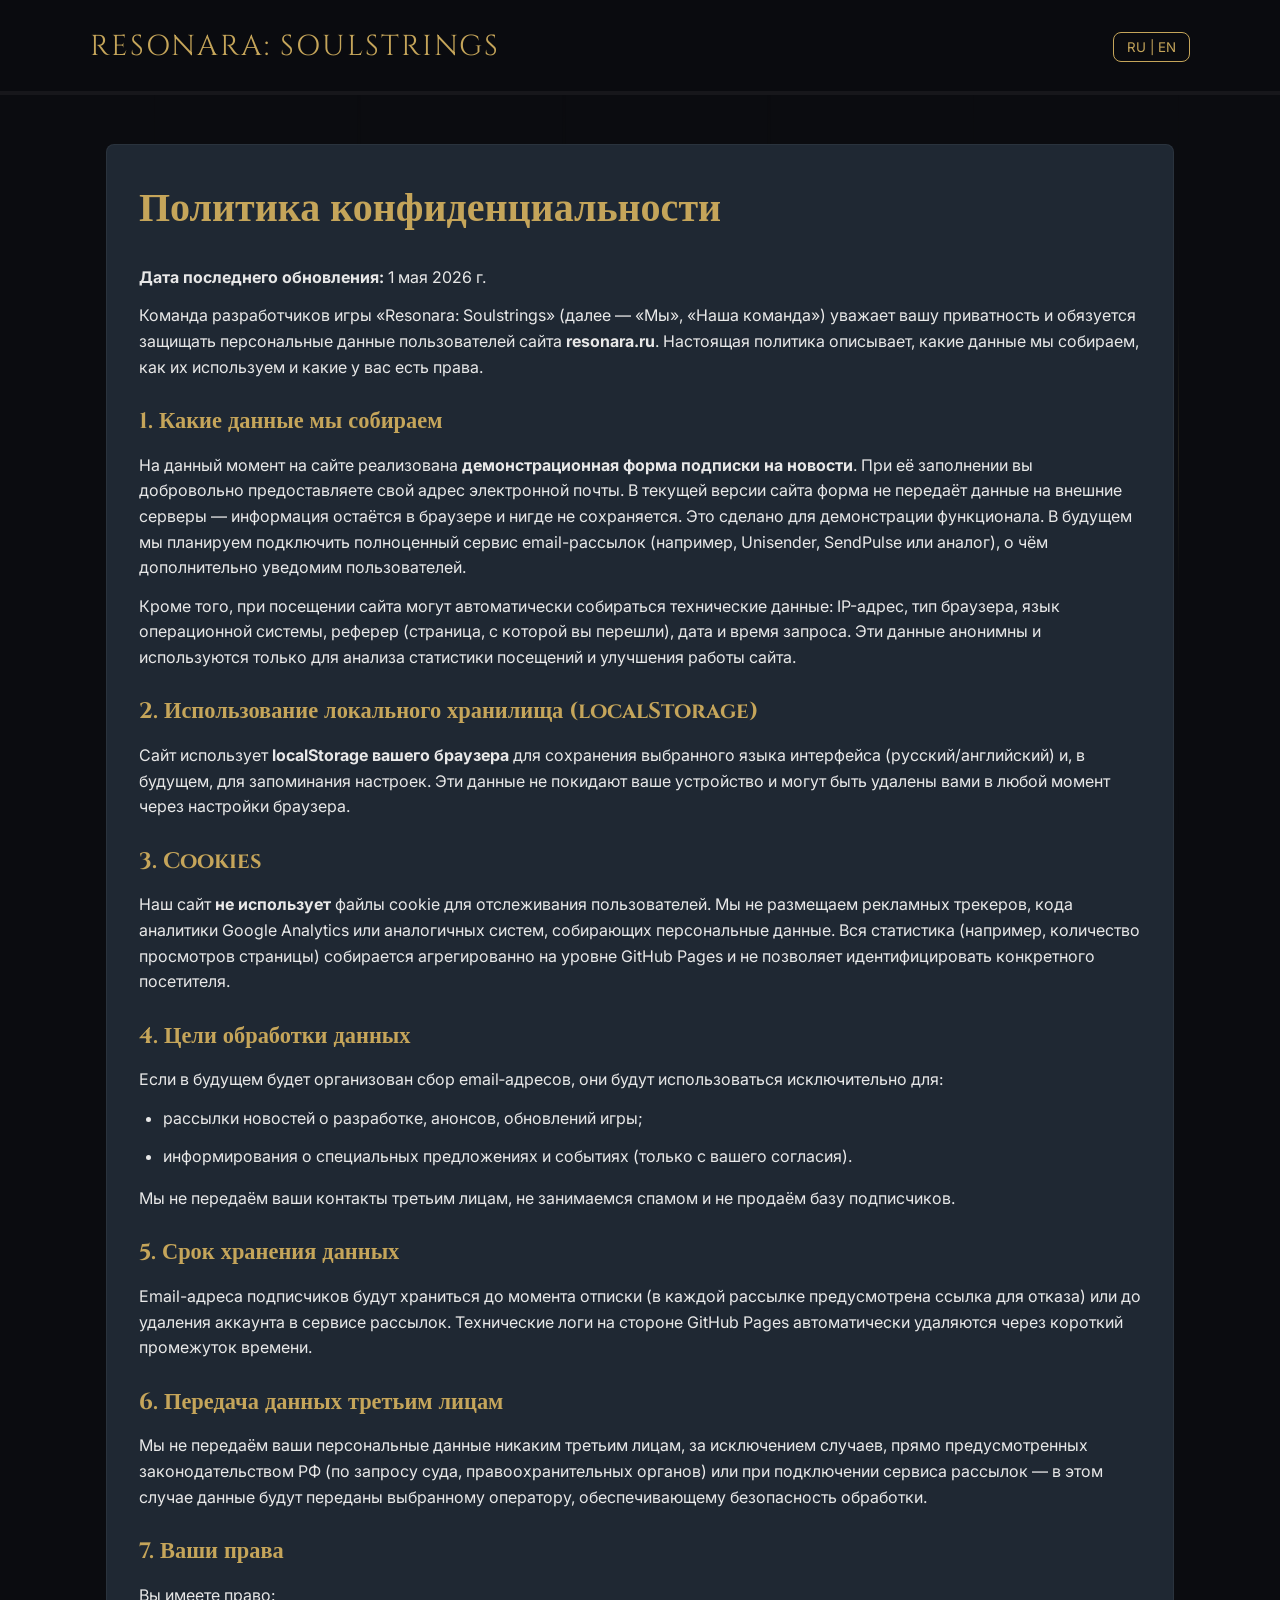
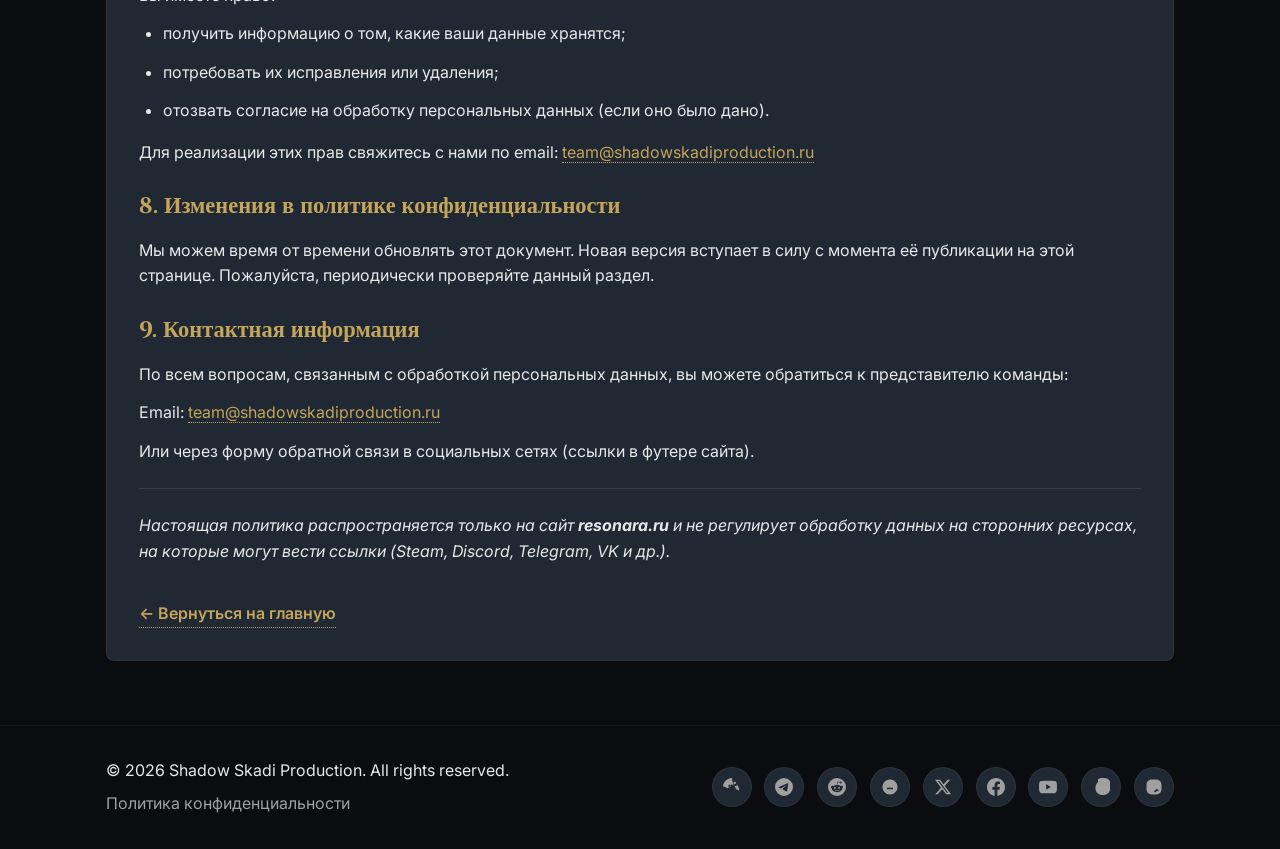
==== commit ffbe3645: "Update index.html" ====
--- a/privacy/index.html
+++ b/privacy/index.html
@@ -200,6 +200,6 @@
     </div>
   </footer>
 
-  <script src="script.js"></script>
+  <script src="../script.js"></script>
 </body>
 </html>
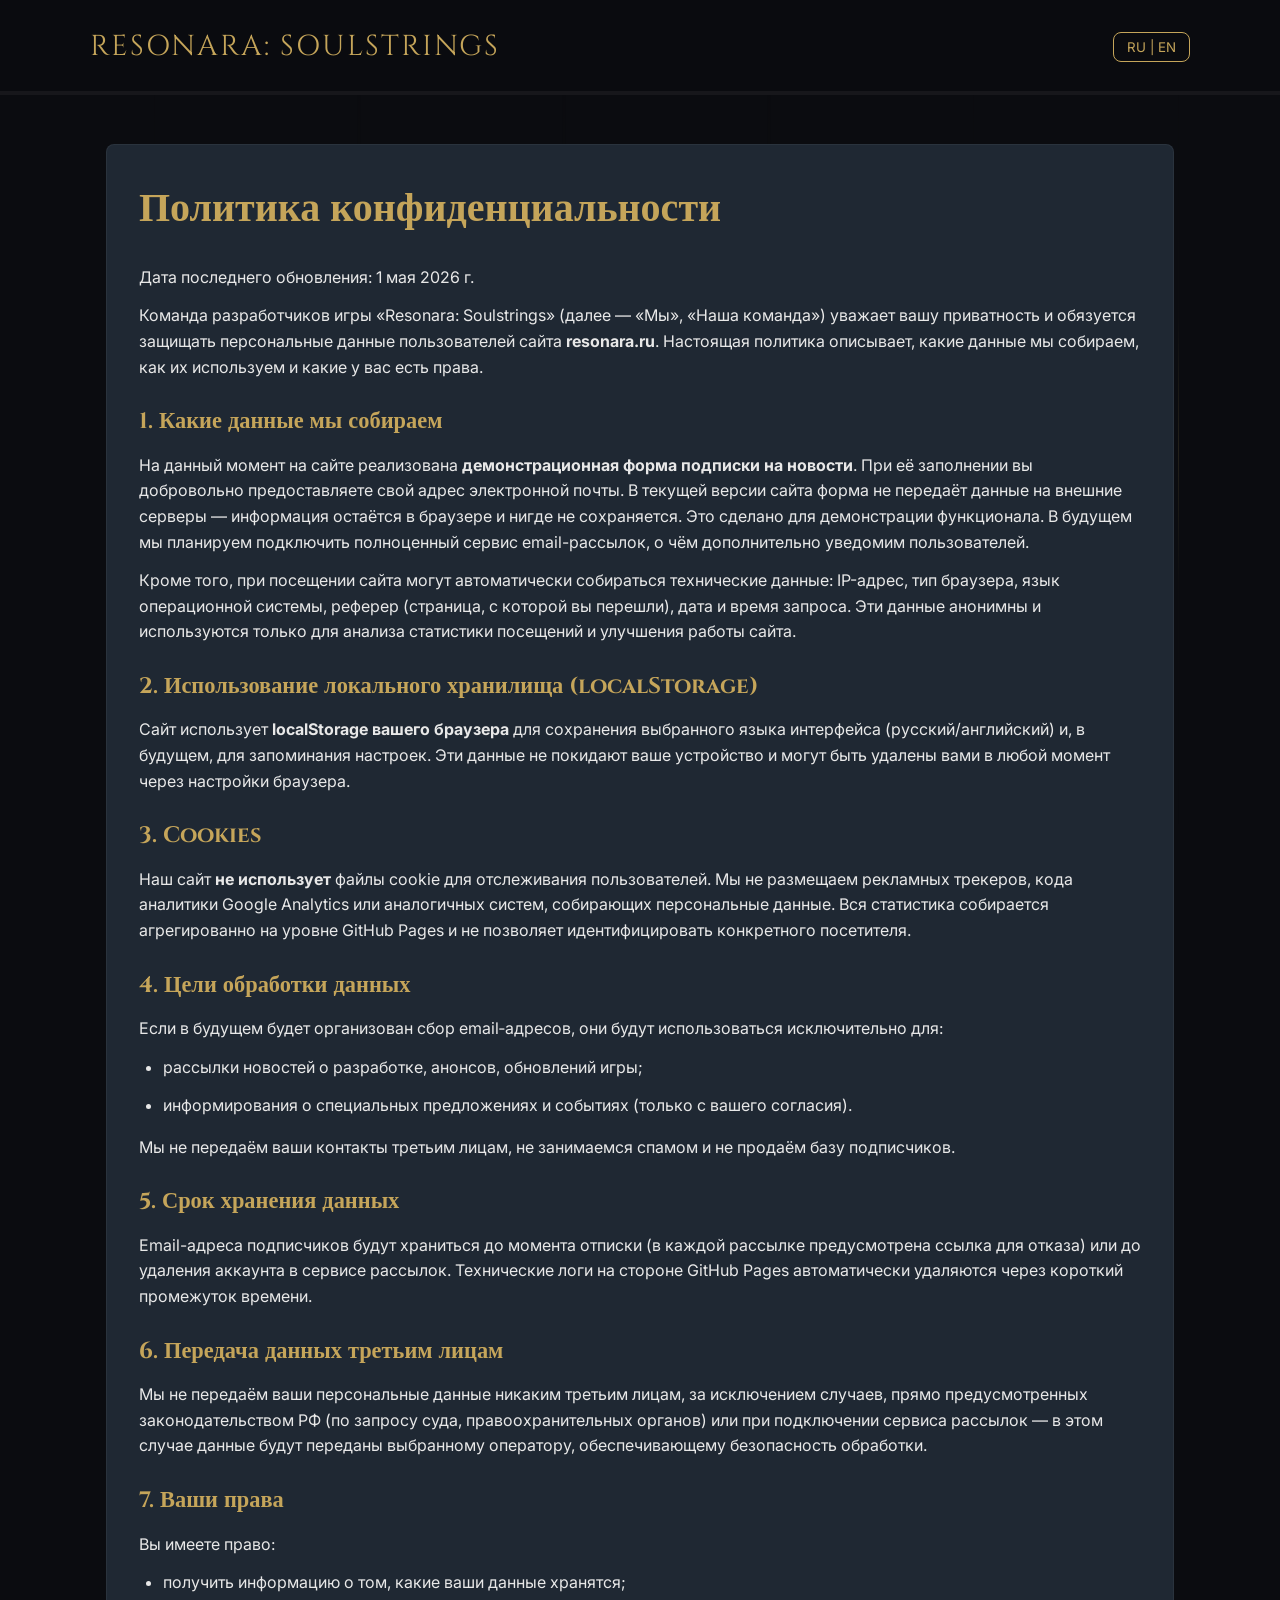
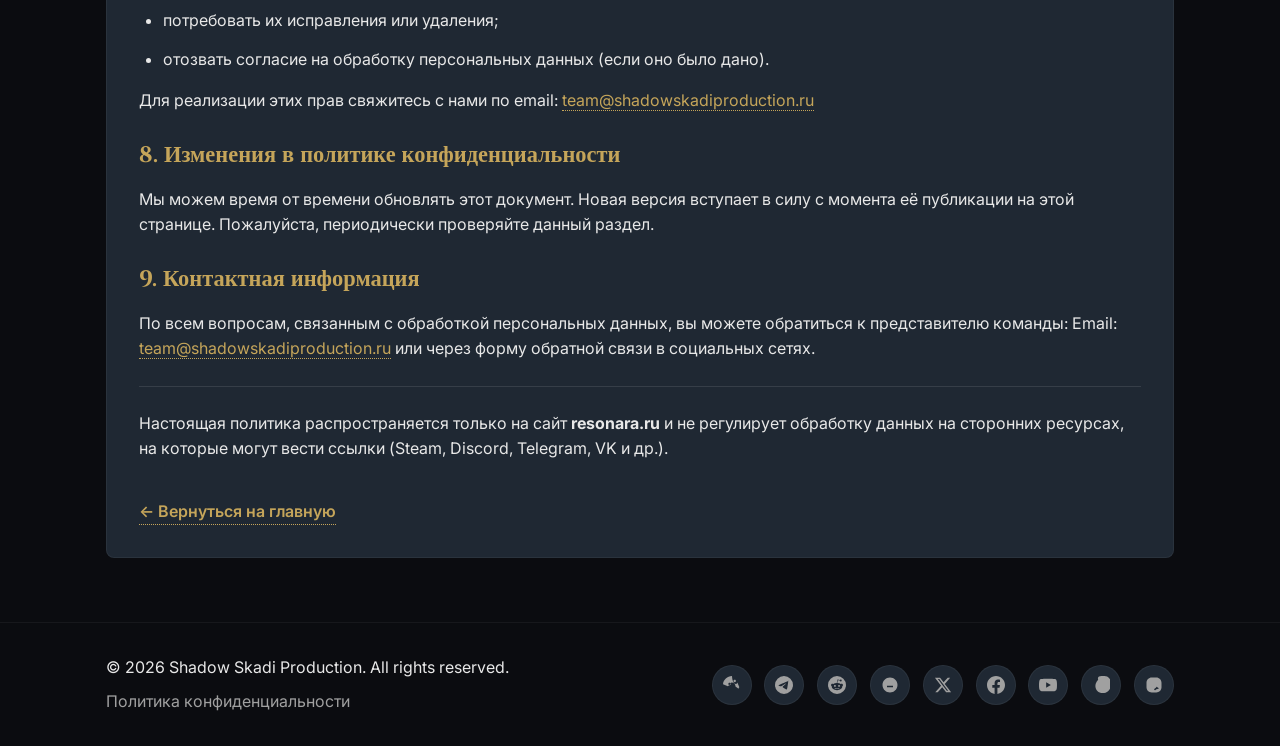
==== commit b0076003: "Update index.html" ====
--- a/privacy/index.html
+++ b/privacy/index.html
@@ -108,68 +108,67 @@
   </div>
   <div id="bg-particles" aria-hidden="true"></div>
 
-  <!-- Шапка (такая же как на главной) -->
+  <!-- Шапка -->
   <header class="header">
     <nav class="nav">
-      <a href="index.html" class="logo" aria-label="Home">RESONARA: SOULSTRINGS</a>
+      <a href="../" class="logo" aria-label="Home">RESONARA: SOULSTRINGS</a>
       <button class="lang-toggle" aria-label="Switch Language" id="langBtn">RU | EN</button>
     </nav>
     <div class="karma-bar" aria-hidden="true"><div class="karma-fill"></div></div>
   </header>
-
+  
+  <!-- Политика конфиденциальности -->
   <main>
     <div class="policy-container">
       <div class="policy-card">
-        <h1>Политика конфиденциальности</h1>
-        <p><strong>Дата последнего обновления:</strong> 1 мая 2026 г.</p>
-        
-        <p>Команда разработчиков игры «Resonara: Soulstrings» (далее — «Мы», «Наша команда») уважает вашу приватность и обязуется защищать персональные данные пользователей сайта <strong>resonara.ru</strong>. Настоящая политика описывает, какие данные мы собираем, как их используем и какие у вас есть права.</p>
-        
-        <h2>1. Какие данные мы собираем</h2>
-        <p>На данный момент на сайте реализована <strong>демонстрационная форма подписки на новости</strong>. При её заполнении вы добровольно предоставляете свой адрес электронной почты. В текущей версии сайта форма не передаёт данные на внешние серверы — информация остаётся в браузере и нигде не сохраняется. Это сделано для демонстрации функционала. В будущем мы планируем подключить полноценный сервис email-рассылок (например, Unisender, SendPulse или аналог), о чём дополнительно уведомим пользователей.</p>
-        <p>Кроме того, при посещении сайта могут автоматически собираться технические данные: IP-адрес, тип браузера, язык операционной системы, реферер (страница, с которой вы перешли), дата и время запроса. Эти данные анонимны и используются только для анализа статистики посещений и улучшения работы сайта.</p>
-        
-        <h2>2. Использование локального хранилища (localStorage)</h2>
-        <p>Сайт использует <strong>localStorage вашего браузера</strong> для сохранения выбранного языка интерфейса (русский/английский) и, в будущем, для запоминания настроек. Эти данные не покидают ваше устройство и могут быть удалены вами в любой момент через настройки браузера.</p>
-        
-        <h2>3. Cookies</h2>
-        <p>Наш сайт <strong>не использует</strong> файлы cookie для отслеживания пользователей. Мы не размещаем рекламных трекеров, кода аналитики Google Analytics или аналогичных систем, собирающих персональные данные. Вся статистика (например, количество просмотров страницы) собирается агрегированно на уровне GitHub Pages и не позволяет идентифицировать конкретного посетителя.</p>
-        
-        <h2>4. Цели обработки данных</h2>
-        <p>Если в будущем будет организован сбор email‑адресов, они будут использоваться исключительно для:</p>
+        <h1 data-i18n="privacyTitle">Политика конфиденциальности</h1>
+        <p data-i18n="privacyLastUpdate"><strong>Дата последнего обновления:</strong> 1 мая 2026 г.</p>
+
+        <p data-i18n="privacyIntro">Команда разработчиков игры «Resonara: Soulstrings» (далее — «Мы», «Наша команда») уважает вашу приватность и обязуется защищать персональные данные пользователей сайта <strong>resonara.ru</strong>. Настоящая политика описывает, какие данные мы собираем, как их используем и какие у вас есть права.</p>
+
+        <h2 data-i18n="privacySection1Title">1. Какие данные мы собираем</h2>
+        <p data-i18n="privacySection1Text">На данный момент на сайте реализована <strong>демонстрационная форма подписки на новости</strong>. При её заполнении вы добровольно предоставляете свой адрес электронной почты. В текущей версии сайта форма не передаёт данные на внешние серверы — информация остаётся в браузере и нигде не сохраняется. Это сделано для демонстрации функционала. В будущем мы планируем подключить полноценный сервис email-рассылок, о чём дополнительно уведомим пользователей.</p>
+        <p data-i18n="privacySection1Text2">Кроме того, при посещении сайта могут автоматически собираться технические данные: IP-адрес, тип браузера, язык операционной системы, реферер (страница, с которой вы перешли), дата и время запроса. Эти данные анонимны и используются только для анализа статистики посещений и улучшения работы сайта.</p>
+
+        <h2 data-i18n="privacySection2Title">2. Использование локального хранилища (localStorage)</h2>
+        <p data-i18n="privacySection2Text">Сайт использует <strong>localStorage вашего браузера</strong> для сохранения выбранного языка интерфейса (русский/английский) и, в будущем, для запоминания настроек. Эти данные не покидают ваше устройство и могут быть удалены вами в любой момент через настройки браузера.</p>
+
+        <h2 data-i18n="privacySection3Title">3. Cookies</h2>
+        <p data-i18n="privacySection3Text">Наш сайт <strong>не использует</strong> файлы cookie для отслеживания пользователей. Мы не размещаем рекламных трекеров, кода аналитики Google Analytics или аналогичных систем, собирающих персональные данные. Вся статистика собирается агрегированно на уровне GitHub Pages и не позволяет идентифицировать конкретного посетителя.</p>
+
+        <h2 data-i18n="privacySection4Title">4. Цели обработки данных</h2>
+        <p data-i18n="privacySection4Text">Если в будущем будет организован сбор email‑адресов, они будут использоваться исключительно для:</p>
         <ul>
-          <li>рассылки новостей о разработке, анонсов, обновлений игры;</li>
-          <li>информирования о специальных предложениях и событиях (только с вашего согласия).</li>
+          <li data-i18n="privacySection4Item1">рассылки новостей о разработке, анонсов, обновлений игры;</li>
+          <li data-i18n="privacySection4Item2">информирования о специальных предложениях и событиях (только с вашего согласия).</li>
         </ul>
-        <p>Мы не передаём ваши контакты третьим лицам, не занимаемся спамом и не продаём базу подписчиков.</p>
-        
-        <h2>5. Срок хранения данных</h2>
-        <p>Email-адреса подписчиков будут храниться до момента отписки (в каждой рассылке предусмотрена ссылка для отказа) или до удаления аккаунта в сервисе рассылок. Технические логи на стороне GitHub Pages автоматически удаляются через короткий промежуток времени.</p>
-        
-        <h2>6. Передача данных третьим лицам</h2>
-        <p>Мы не передаём ваши персональные данные никаким третьим лицам, за исключением случаев, прямо предусмотренных законодательством РФ (по запросу суда, правоохранительных органов) или при подключении сервиса рассылок — в этом случае данные будут переданы выбранному оператору, обеспечивающему безопасность обработки.</p>
-        
-        <h2>7. Ваши права</h2>
-        <p>Вы имеете право:</p>
+        <p data-i18n="privacySection4Text2">Мы не передаём ваши контакты третьим лицам, не занимаемся спамом и не продаём базу подписчиков.</p>
+
+        <h2 data-i18n="privacySection5Title">5. Срок хранения данных</h2>
+        <p data-i18n="privacySection5Text">Email-адреса подписчиков будут храниться до момента отписки (в каждой рассылке предусмотрена ссылка для отказа) или до удаления аккаунта в сервисе рассылок. Технические логи на стороне GitHub Pages автоматически удаляются через короткий промежуток времени.</p>
+
+        <h2 data-i18n="privacySection6Title">6. Передача данных третьим лицам</h2>
+        <p data-i18n="privacySection6Text">Мы не передаём ваши персональные данные никаким третьим лицам, за исключением случаев, прямо предусмотренных законодательством РФ (по запросу суда, правоохранительных органов) или при подключении сервиса рассылок — в этом случае данные будут переданы выбранному оператору, обеспечивающему безопасность обработки.</p>
+
+        <h2 data-i18n="privacySection7Title">7. Ваши права</h2>
+        <p data-i18n="privacySection7Text">Вы имеете право:</p>
         <ul>
-          <li>получить информацию о том, какие ваши данные хранятся;</li>
-          <li>потребовать их исправления или удаления;</li>
-          <li>отозвать согласие на обработку персональных данных (если оно было дано).</li>
+          <li data-i18n="privacySection7Item1">получить информацию о том, какие ваши данные хранятся;</li>
+          <li data-i18n="privacySection7Item2">потребовать их исправления или удаления;</li>
+          <li data-i18n="privacySection7Item3">отозвать согласие на обработку персональных данных (если оно было дано).</li>
         </ul>
-        <p>Для реализации этих прав свяжитесь с нами по email: <a href="mailto:privacy@resonara.ru">team@shadowskadiproduction.ru</a></p>
-        
-        <h2>8. Изменения в политике конфиденциальности</h2>
-        <p>Мы можем время от времени обновлять этот документ. Новая версия вступает в силу с момента её публикации на этой странице. Пожалуйста, периодически проверяйте данный раздел.</p>
-        
-        <h2>9. Контактная информация</h2>
-        <p>По всем вопросам, связанным с обработкой персональных данных, вы можете обратиться к представителю команды:</p>
-        <p>Email: <a href="mailto:team@resonara.ru">team@shadowskadiproduction.ru</a></p>
-        <p>Или через форму обратной связи в социальных сетях (ссылки в футере сайта).</p>
-        
+        <p data-i18n="privacySection7Text2">Для реализации этих прав свяжитесь с нами по email: <a href="mailto:team@shadowskadiproduction.ru">team@shadowskadiproduction.ru</a></p>
+
+        <h2 data-i18n="privacySection8Title">8. Изменения в политике конфиденциальности</h2>
+        <p data-i18n="privacySection8Text">Мы можем время от времени обновлять этот документ. Новая версия вступает в силу с момента её публикации на этой странице. Пожалуйста, периодически проверяйте данный раздел.</p>
+
+        <h2 data-i18n="privacySection9Title">9. Контактная информация</h2>
+        <p data-i18n="privacySection9Text">По всем вопросам, связанным с обработкой персональных данных, вы можете обратиться к представителю команды: Email: <a href="mailto:team@shadowskadiproduction.ru">team@shadowskadiproduction.ru</a> или через форму обратной связи в социальных сетях.</p>
+
         <hr>
-        <p><em>Настоящая политика распространяется только на сайт <strong>resonara.ru</strong> и не регулирует обработку данных на сторонних ресурсах, на которые могут вести ссылки (Steam, Discord, Telegram, VK и др.).</em></p>
-        
-        <a href="index.html" class="back-link">← Вернуться на главную</a>
+        <p data-i18n="privacyFooterNote"><em>Настоящая политика распространяется только на сайт <strong>resonara.ru</strong> и не регулирует обработку данных на сторонних ресурсах, на которые могут вести ссылки (Steam, Discord, Telegram, VK и др.).</em></p>
+
+        <a href="../" class="back-link" data-i18n="backLink">← Вернуться на главную</a>
       </div>
     </div>
   </main>
@@ -180,7 +179,7 @@
       <div class="footer-left">
         <p>© <span id="year"></span> Shadow Skadi Production. All rights reserved.</p>
         <div class="footer-links">
-          <a href="privacy/index.html">Политика конфиденциальности</a>
+          <a href="">Политика конфиденциальности</a>
         </div>
       </div>
       <div class="footer-right">
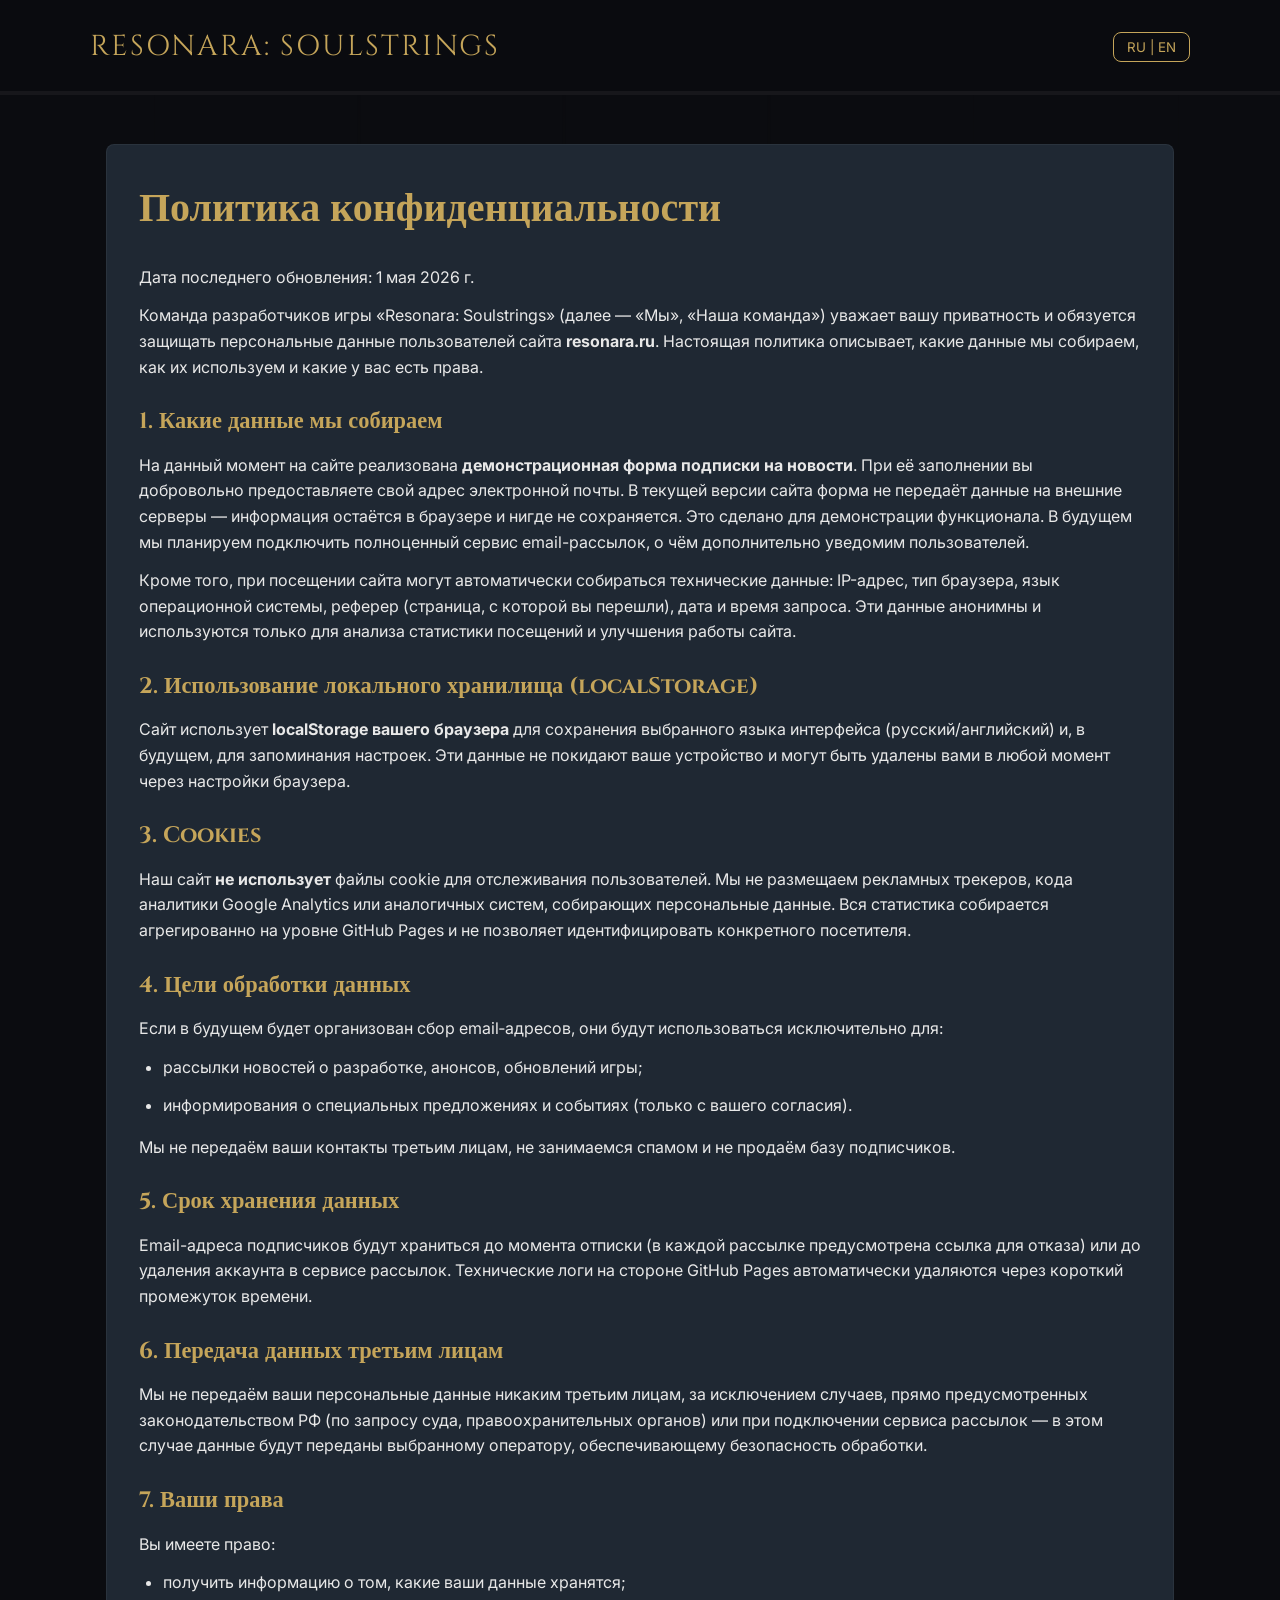
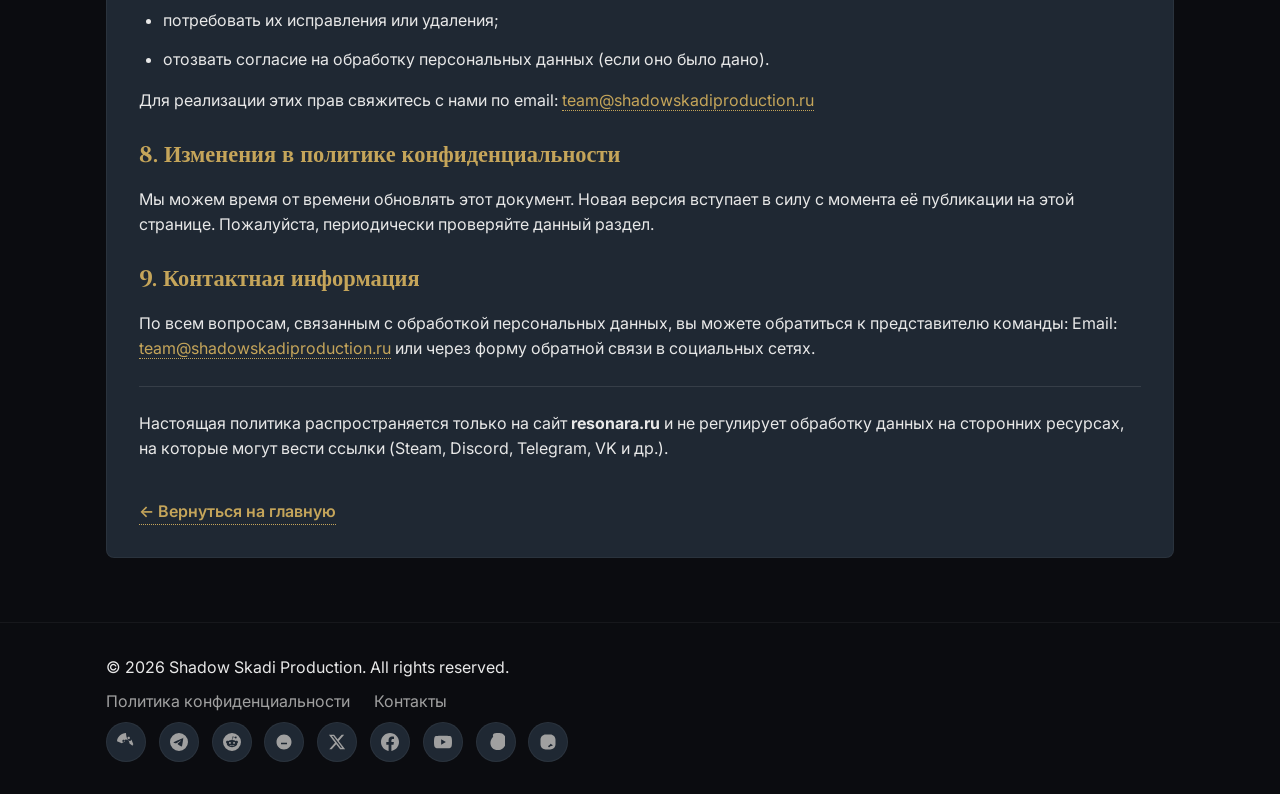
==== commit 850e50a6: "Update index.html" ====
--- a/privacy/index.html
+++ b/privacy/index.html
@@ -179,8 +179,8 @@
       <div class="footer-left">
         <p>© <span id="year"></span> Shadow Skadi Production. All rights reserved.</p>
         <div class="footer-links">
-          <a href="">Политика конфиденциальности</a>
-        </div>
+          <a href="privacy/" data-i18n="footerPrivacy">Политика конфиденциальности</a>
+          <a href="#" data-i18n="footerContacts">Контакты</a>
       </div>
       <div class="footer-right">
         <div class="footer-socials" aria-label="Social Links">
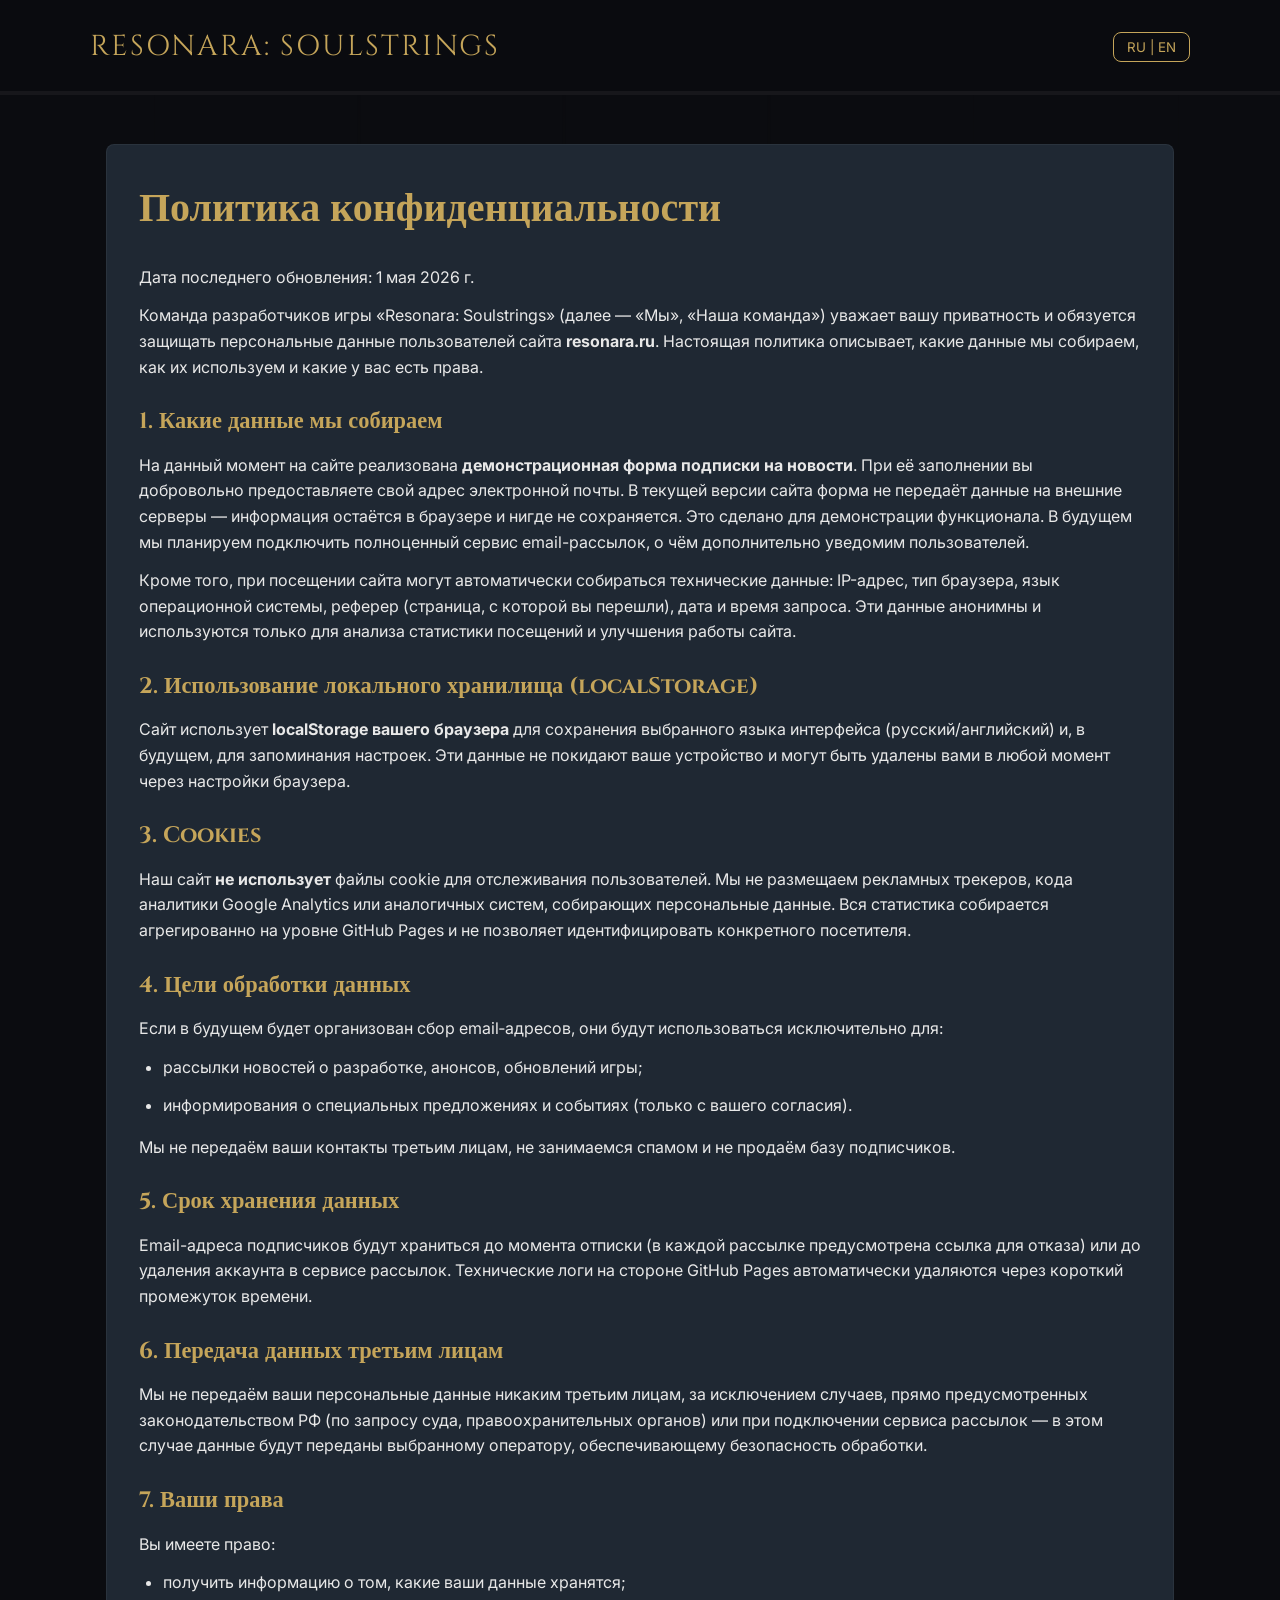
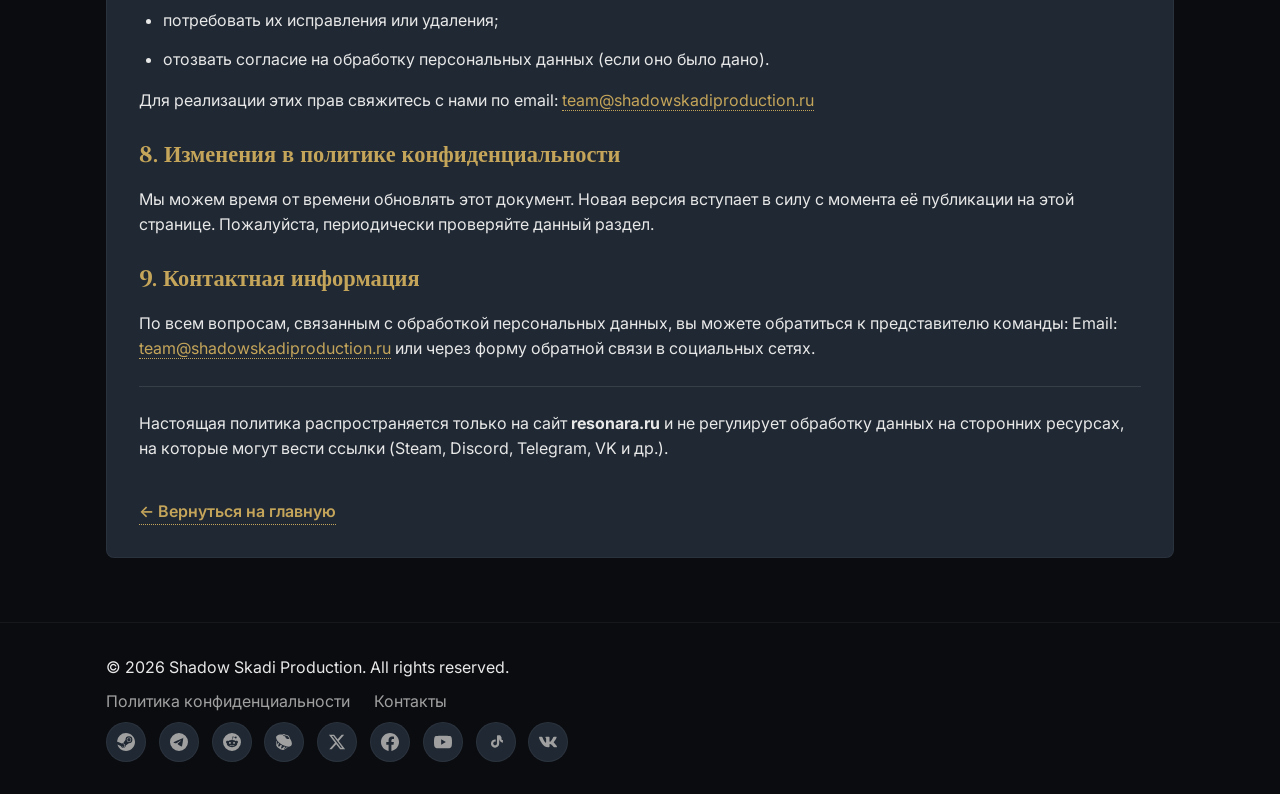
==== commit c77eba0a: "Update index.html" ====
--- a/privacy/index.html
+++ b/privacy/index.html
@@ -185,15 +185,15 @@
       <div class="footer-right">
         <div class="footer-socials" aria-label="Social Links">
           <!-- Те же иконки, что и в index.html -->
-          <a href="https://store.steampowered.com" target="_blank" rel="noopener" aria-label="Steam" class="social-link"><svg viewBox="0 0 24 24" width="18" height="18" fill="currentColor"><path d="M11.979 0C5.678 0 .511 4.88.022 11.037l6.432 2.658c.345-.585.982-.978 1.714-.978.032 0 .063.002.095.004l2.893-4.185v-.005c.156-.011.313-.018.471-.018 2.76 0 4.997 2.237 4.997 4.997 0 .184-.01.366-.029.545l4.185 2.893c.013-.032.032-.063.045-.095 0-.032.003-.063.003-.095 0-.732.393-1.369.978-1.714l-2.658-6.432C18.536 12.12 12.61 11.979 11.979 0zm-3.24 12.284c-.897 0-1.627-.73-1.627-1.627 0-.898.73-1.627 1.627-1.627.898 0 1.627.729 1.627 1.627 0 .897-.729 1.627-1.627 1.627zm6.876-3.894c-.897 0-1.627-.73-1.627-1.627 0-.898.73-1.627 1.627-1.627.898 0 1.627.729 1.627 1.627 0 .897-.729 1.627-1.627 1.627z"/></svg></a>
+          <a href="https://store.steampowered.com" target="_blank" rel="noopener" aria-label="Steam" class="social-link"><svg viewBox="0 0 16 16" width="18" height="18" fill="currentColor"><path d="M.329 10.333A8.01 8.01 0 0 0 7.99 16C12.414 16 16 12.418 16 8s-3.586-8-8.009-8A8.006 8.006 0 0 0 0 7.468l.003.006 4.304 1.769A2.198 2.198 0 0 1 5.62 8.88l1.96-2.844-.001-.04a3.046 3.046 0 0 1 3.042-3.043 3.046 3.046 0 0 1 3.042 3.043 3.047 3.047 0 0 1-3.111 3.044l-2.804 2a2.223 2.223 0 0 1-3.075 2.11 2.217 2.217 0 0 1-1.312-1.568L.33 10.333Z"/><path d="M4.868 12.683a1.715 1.715 0 0 0 1.318-3.165 1.705 1.705 0 0 0-1.263-.02l1.023.424a1.261 1.261 0 1 1-.97 2.33l-.99-.41a1.7 1.7 0 0 0 .882.84Zm3.726-6.687a2.03 2.03 0 0 0 2.027 2.029 2.03 2.03 0 0 0 2.027-2.029 2.03 2.03 0 0 0-2.027-2.027 2.03 2.03 0 0 0-2.027 2.027Zm2.03-1.527a1.524 1.524 0 1 1-.002 3.048 1.524 1.524 0 0 1 .002-3.048Z"/></svg></a>
           <a href="https://t.me/your_channel" target="_blank" rel="noopener" aria-label="Telegram" class="social-link"><svg viewBox="0 0 24 24" width="18" height="18" fill="currentColor"><path d="M11.944 0A12 12 0 0 0 0 12a12 12 0 0 0 12 12 12 12 0 0 0 12-12A12 12 0 0 0 12 0a12 12 0 0 0-.056 0zm4.962 7.224c.1-.002.321.023.465.14a.506.506 0 0 1 .171.325c.016.093.036.306.02.472-.18 1.898-.962 6.502-1.36 8.627-.168.9-.499 1.201-.82 1.23-.696.065-1.225-.46-1.9-.902-1.056-.693-1.653-1.124-2.678-1.8-1.185-.78-.417-1.21.258-1.91.177-.184 3.247-2.977 3.307-3.23.007-.032.014-.15-.056-.217-.07-.067-.172-.042-.247-.025-.105.024-1.793 1.14-5.062 3.345-.48.33-.913.494-1.302.484-.426-.008-1.242-.24-1.852-.437-.687-.224-1.234-.344-1.19-.728.023-.194.286-.394.737-.574 4.078-1.796 6.808-3.006 8.152-3.586 4.065-1.73 4.905-2.015 5.46-2.024z"/></svg></a>
           <a href="https://reddit.com" target="_blank" rel="noopener" aria-label="Reddit" class="social-link"><svg viewBox="0 0 24 24" width="18" height="18" fill="currentColor"><path d="M12 0A12 12 0 0 0 0 12a12 12 0 0 0 12 12 12 12 0 0 0 12-12A12 12 0 0 0 12 0zm5.01 4.744c.688 0 1.25.561 1.25 1.249a1.25 1.25 0 0 1-2.498.056l-2.597-.547-.8 3.747c1.824.07 3.48.632 4.674 1.488.308-.309.73-.491 1.207-.491.968 0 1.754.786 1.754 1.754 0 .716-.435 1.333-1.01 1.614a3.111 3.111 0 0 1 .042.52c0 2.694-3.13 4.87-7.004 4.87-3.874 0-7.004-2.176-7.004-4.87 0-.183.015-.366.043-.534A1.748 1.748 0 0 1 4.028 12c0-.968.786-1.754 1.754-1.754.463 0 .898.196 1.207.49 1.207-.883 2.87-1.453 4.707-1.527l.885-4.182a.342.342 0 0 1 .14-.197.35.35 0 0 1 .238-.042l2.906.617a1.214 1.214 0 0 1 1.108-.701zM9.25 12C8.561 12 8 12.562 8 13.25c0 .687.561 1.248 1.25 1.248.687 0 1.248-.561 1.248-1.249 0-.688-.561-1.249-1.249-1.249zm5.5 0c-.687 0-1.248.561-1.248 1.25 0 .687.561 1.248 1.249 1.248.688 0 1.249-.561 1.249-1.249 0-.687-.562-1.249-1.25-1.249zm-5.466 3.99a.327.327 0 0 0-.231.094.33.33 0 0 0 0 .463c.842.842 2.484.913 2.961.913.477 0 2.105-.07 2.961-.913a.33.33 0 0 0 0-.463.327.327 0 0 0-.465 0c-.547.533-1.576.668-2.496.668-.92 0-1.935-.135-2.496-.668a.326.326 0 0 0-.231-.095z"/></svg></a>
-          <a href="https://pikabu.ru" target="_blank" rel="noopener" aria-label="Pikabu" class="social-link"><svg viewBox="0 0 24 24" width="18" height="18" fill="currentColor"><path d="M12 2C6.48 2 2 6.48 2 12s4.48 10 10 10 10-4.48 10-10S17.52 2 12 2zm4 13H8v-2h8v2z"/></svg></a>
+          <a href="https://pikabu.ru" target="_blank" rel="noopener" aria-label="Pikabu" class="social-link"><svg viewBox="0 0 50 50" width="18" height="18" fill="currentColor"><path d="M 24.371094 2.984375 C 24.15625 2.972656 23.953125 2.972656 23.757813 2.984375 C 22.972656 3.042969 22.324219 3.355469 21.898438 3.773438 C 21.59375 4.074219 21.425781 4.398438 21.308594 4.703125 C 21.332031 4.636719 21.339844 4.582031 21.375 4.515625 C 18.941406 4.035156 17.097656 4 17 4 C 5.570313 4 3 9.925781 3 12 C 3 25.152344 25.144531 38 37.984375 38 L 38.023438 38 C 38.464844 38 42.066406 37.921875 44.59375 35.433594 C 46.191406 33.859375 47 31.695313 47 28.984375 C 46.996094 28.664063 46.820313 21.074219 40.957031 15.214844 C 40.96875 15.40625 40.980469 15.59375 40.988281 15.78125 C 40.921875 11.613281 38.976563 8.789063 36.539063 7.164063 C 34.160156 5.585938 31.425781 5.078125 29.308594 5.039063 C 27.921875 4.070313 26.601563 3.511719 26.582031 3.507813 C 25.734375 3.195313 25.007813 3.023438 24.371094 2.984375 Z M 23.90625 4.980469 C 24.292969 4.953125 24.945313 5.027344 25.902344 5.382813 C 25.914063 5.390625 25.925781 5.394531 25.9375 5.398438 C 25.9375 5.398438 27.0625 5.765625 28.390625 6.789063 C 28.566406 6.925781 28.78125 7 29 7 C 30.8125 7 33.402344 7.484375 35.433594 8.832031 C 37.460938 10.179688 39 12.292969 39 16 C 39 16.003906 39 16.011719 39 16.015625 C 39.007813 16.304688 38.972656 16.441406 38.789063 16.597656 C 38.605469 16.757813 38.113281 17 37 17 C 33.953125 17 31.761719 15.539063 30.25 13.648438 C 28.738281 11.757813 28 9.390625 28 8.0625 C 28.007813 7.699219 27.816406 7.363281 27.507813 7.183594 C 27.195313 7 26.808594 7 26.496094 7.183594 C 26.1875 7.363281 25.996094 7.699219 26 8.0625 C 26 8.664063 26.242188 9.386719 26.40625 10.078125 C 24.242188 8.925781 23.476563 7.804688 23.195313 7.054688 C 23.054688 6.679688 23.03125 6.382813 23.03125 6.1875 C 23.035156 5.996094 23.046875 5.984375 23.046875 5.984375 C 23.078125 5.886719 23.09375 5.78125 23.09375 5.679688 C 23.09375 5.679688 23.117188 5.375 23.296875 5.195313 C 23.390625 5.109375 23.515625 5.007813 23.90625 4.980469 Z M 21.09375 5.5625 C 21.09375 5.574219 21.097656 5.574219 21.09375 5.585938 C 21.09375 5.601563 21.09375 5.597656 21.089844 5.617188 C 21.09375 5.601563 21.09375 5.578125 21.09375 5.5625 Z M 21.085938 5.640625 C 21.070313 5.738281 21.054688 5.878906 21.046875 6.015625 C 21.054688 5.863281 21.070313 5.738281 21.085938 5.640625 Z M 21.046875 6.335938 C 21.050781 6.4375 21.058594 6.542969 21.070313 6.65625 C 21.058594 6.539063 21.050781 6.4375 21.046875 6.335938 Z M 21.128906 7.035156 C 21.15625 7.175781 21.203125 7.324219 21.25 7.476563 C 21.203125 7.324219 21.15625 7.175781 21.128906 7.035156 Z M 21.421875 7.992188 C 21.445313 8.039063 21.464844 8.085938 21.484375 8.132813 C 21.464844 8.085938 21.445313 8.039063 21.421875 7.992188 Z M 21.59375 8.351563 C 21.652344 8.457031 21.710938 8.566406 21.78125 8.675781 C 21.710938 8.566406 21.652344 8.457031 21.59375 8.351563 Z M 21.859375 8.804688 C 21.953125 8.945313 22.054688 9.089844 22.167969 9.234375 C 22.054688 9.089844 21.953125 8.945313 21.859375 8.804688 Z M 22.207031 9.289063 C 22.335938 9.453125 22.480469 9.617188 22.636719 9.78125 C 22.480469 9.617188 22.335938 9.453125 22.207031 9.289063 Z M 22.65625 9.804688 C 22.824219 9.976563 23.003906 10.152344 23.203125 10.328125 C 23.40625 10.503906 23.625 10.679688 23.863281 10.855469 C 24.101563 11.027344 24.355469 11.203125 24.632813 11.375 C 24.910156 11.542969 25.203125 11.714844 25.519531 11.878906 L 25.523438 11.878906 C 25.523438 11.882813 25.527344 11.882813 25.527344 11.886719 C 25.527344 11.886719 25.621094 11.933594 25.636719 11.941406 C 25.621094 11.933594 25.527344 11.886719 25.519531 11.882813 C 25.199219 11.714844 24.910156 11.542969 24.632813 11.375 C 24.355469 11.199219 24.101563 11.027344 23.863281 10.855469 C 23.625 10.679688 23.40625 10.503906 23.203125 10.328125 C 23.003906 10.152344 22.824219 9.976563 22.65625 9.804688 Z M 26.554688 12.402344 C 26.875 12.558594 27.214844 12.726563 27.515625 12.855469 C 27.886719 13.542969 28.167969 14.242188 28.6875 14.894531 C 28.890625 15.148438 29.105469 15.390625 29.332031 15.628906 C 28.5 14.746094 27.804688 13.769531 27.285156 12.765625 C 26.992188 12.636719 26.851563 12.550781 26.554688 12.402344 Z M 29.460938 15.765625 C 30.984375 17.328125 33.042969 18.5625 35.597656 18.902344 C 33.035156 18.570313 30.996094 17.347656 29.460938 15.765625 Z M 41 15.988281 C 41 15.992188 41 15.996094 41 16 C 41.007813 16.605469 40.847656 17.152344 40.542969 17.609375 C 40.886719 17.082031 41.007813 16.480469 41 15.988281 Z M 40.503906 17.652344 C 40.425781 17.761719 40.347656 17.871094 40.25 17.96875 C 40.226563 17.992188 40.195313 18.011719 40.167969 18.035156 C 40.296875 17.914063 40.410156 17.789063 40.503906 17.652344 Z M 39.859375 18.269531 C 39.769531 18.335938 39.683594 18.40625 39.582031 18.460938 C 39.683594 18.40625 39.769531 18.335938 39.859375 18.269531 Z M 39.183594 18.636719 C 39.078125 18.675781 38.984375 18.722656 38.871094 18.757813 C 38.980469 18.722656 39.078125 18.675781 39.183594 18.636719 Z M 38.328125 18.875 C 38.21875 18.894531 38.117188 18.921875 38 18.9375 C 38.117188 18.921875 38.21875 18.894531 38.328125 18.875 Z M 35.730469 18.917969 C 36.140625 18.96875 36.5625 19 37 19 C 37.125 19 37.230469 18.984375 37.34375 18.980469 C 37.226563 18.984375 37.125 19 37 19 C 36.5625 19 36.140625 18.964844 35.730469 18.917969 Z M 4.074219 21.363281 C 3.542969 23.871094 3 27.527344 3 32 C 3 40.25 17.34375 47 22 47 C 25.257813 47 30.511719 44.152344 35.40625 39.855469 C 34.546875 39.765625 33.664063 39.628906 32.761719 39.453125 C 30.054688 41.644531 27.285156 43.371094 25.011719 44.28125 C 24.910156 43.117188 26.28125 42 26.28125 42 L 29.4375 38.660156 C 28.003906 38.253906 26.546875 37.753906 25.089844 37.179688 C 23.511719 39.171875 20.269531 43 18.667969 43 C 17.578125 43 17.011719 42.398438 17 41.492188 C 16.980469 39.648438 18.710938 36.558594 19.824219 34.765625 C 18.511719 34.074219 17.21875 33.328125 15.964844 32.53125 C 14.785156 34.519531 12.535156 37.898438 10.835938 37.996094 C 10.546875 38.011719 10.273438 37.925781 10.023438 37.71875 C 7.769531 35.832031 9.757813 31.253906 10.992188 28.921875 C 10.050781 28.140625 9.152344 27.328125 8.304688 26.492188 C 7.515625 29.15625 6.1875 33 5.125 33 C 5.117188 33 5.113281 32.996094 5.101563 32.996094 C 5.039063 32.664063 5 32.335938 5 32 C 5 28.699219 5.316406 25.84375 5.695313 23.609375 C 5.105469 22.875 4.566406 22.125 4.074219 21.363281 Z"></path></svg></a>
           <a href="https://x.com" target="_blank" rel="noopener" aria-label="X" class="social-link"><svg viewBox="0 0 24 24" width="18" height="18" fill="currentColor"><path d="M18.244 2.25h3.308l-7.227 8.26 8.502 11.24H16.17l-5.214-6.817L4.99 21.75H1.68l7.73-8.835L1.254 2.25H8.08l4.713 6.231zm-1.161 17.52h1.833L7.084 4.126H5.117z"/></svg></a>
           <a href="https://facebook.com" target="_blank" rel="noopener" aria-label="Facebook" class="social-link"><svg viewBox="0 0 24 24" width="18" height="18" fill="currentColor"><path d="M24 12.073c0-6.627-5.373-12-12-12s-12 5.373-12 12c0 5.99 4.388 10.954 10.125 11.854v-8.385H7.078v-3.47h3.047V9.43c0-3.007 1.791-4.669 4.533-4.669 1.312 0 2.686.235 2.686.235v2.953H15.83c-1.491 0-1.956.925-1.956 1.874v2.25h3.328l-.532 3.47h-2.796v8.385C19.612 23.027 24 18.062 24 12.073z"/></svg></a>
           <a href="https://youtube.com" target="_blank" rel="noopener" aria-label="YouTube Shorts" class="social-link"><svg viewBox="0 0 24 24" width="18" height="18" fill="currentColor"><path d="M23.498 6.186a3.016 3.016 0 0 0-2.122-2.136C19.505 3.545 12 3.545 12 3.545s-7.505 0-9.377.505A3.017 3.017 0 0 0 .502 6.186C0 8.07 0 12 0 12s0 3.93.502 5.814a3.016 3.016 0 0 0 2.122 2.136c1.871.505 9.376.505 9.376.505s7.505 0 9.377-.505a3.015 3.015 0 0 0 2.122-2.136C24 15.93 24 12 24 12s0-3.93-.502-5.814zM9.545 15.568V8.432L15.818 12l-6.273 3.568z"/></svg></a>
-          <a href="https://tiktok.com" target="_blank" rel="noopener" aria-label="TikTok" class="social-link"><svg viewBox="0 0 24 24" width="18" height="18" fill="currentColor"><path d="M12.525.02c1.31-.02 2.61-.01 3.91.02.081-.002.162.01.242.02 2.56.04 4.64 1.07 6.24 2.78 1.95 2.08 2.72 4.85 2.64 7.96-.04 1.64-.33 3.24-.95 4.79-.7 1.75-1.78 3.32-3.2 4.62-1.98 1.81-4.56 2.65-7.28 2.61-2.72-.04-5.19-1.02-6.97-2.78-1.65-1.64-2.56-3.88-2.62-6.35-.03-1.32.13-2.6.54-3.82.64-1.89 1.72-3.55 3.15-4.86C6.96.92 9.65.12 12.52.02zm2.53 12.98c.04 1.38-.45 2.64-1.42 3.57-.98.94-2.25 1.38-3.59 1.32-1.35-.06-2.56-.57-3.48-1.47-.92-.9-1.4-2.12-1.36-3.45.04-1.35.56-2.55 1.47-3.43.91-.88 2.12-1.31 3.42-1.23 1.34.08 2.48.62 3.35 1.52.87.9 1.33 2.08 1.29 3.37-.04.13-.13.24-.23.35-.1.11-.23.16-.37.16-.14 0-.27-.05-.37-.16-.1-.11-.15-.24-.15-.37-.02-.9-.42-1.66-1.11-2.16-.69-.5-1.53-.7-2.35-.62-.82.08-1.52.38-2.03.9-.51.52-.8 1.2-.84 1.96-.04.82.23 1.56.76 2.08.53.52 1.25.78 2.05.72.8-.06 1.48-.38 1.96-.92.48-.54.75-1.26.78-2.05z"/></svg></a>
-          <a href="https://vk.com" target="_blank" rel="noopener" aria-label="VK" class="social-link"><svg viewBox="0 0 24 24" width="18" height="18" fill="currentColor"><path d="M15.07 2H8.93C5.1 2 2 5.1 2 8.93v6.14C2 18.9 5.1 22 8.93 22h6.14c3.83 0 6.93-3.1 6.93-6.93V8.93C22 5.1 18.9 2 15.07 2zm3.43 14.48c-.44.67-1.15.96-1.87 1.01-1.17.07-1.96.55-2.64 1.22-.22.21-.46.38-.72.38-.38 0-.72-.26-.89-.62-.18-.37-.2-.81.01-1.2.38-.69 1.01-1.16 1.73-1.43.55-.2.86-.55.98-1.13.07-.32.02-.66-.15-.94-.35-.59-1.02-.96-1.72-1.01-.18-.01-.35.02-.51.09-.32.13-.54.38-.64.7-.1.32-.04.66.16.93.39.52 1.04.85 1.68 1.01.17.04.35.05.51.01.32-.07.56-.29.67-.59.11-.3.07-.62-.12-.89-.39-.56-1.07-.9-1.76-1.01-.17-.02-.34-.01-.5.04-.33.1-.57.36-.68.69-.11.33-.05.67.17.91.41.48 1.06.75 1.71.86.16.02.33.01.49-.04.33-.1.57-.35.68-.68.11-.33.06-.67-.16-.93z"/></svg></a>
+          <a href="https://tiktok.com" target="_blank" rel="noopener" aria-label="TikTok" class="social-link"><svg viewBox="0 0 24 24" width="18" height="18" fill="currentColor"><path d="M19.321 5.563a5.005 5.005 0 0 1-1.213-2.042 1.001 1.001 0 0 0-.944-.679h-2.875a1 1 0 0 0-1 1v10.074a2.503 2.503 0 0 1-4.285 1.77 2.5 2.5 0 0 1 1.773-4.27c.283 0 .559.048.818.134v-2.912a5.5 5.5 0 1 0 4.693 5.448v-6.09a6.005 6.005 0 0 0 4.917 4.917v-3.494a3.001 3.001 0 0 1-1.884-.856z"/></svg></a>
+          <a href="https://vk.com" target="_blank" rel="noopener" aria-label="VK" class="social-link"><svg viewBox="0 0 24 24" width="18" height="18" fill="currentColor"><path fill-rule="evenodd" clip-rule="evenodd" d="M23.45 5.948c.166-.546 0-.948-.795-.948H20.03c-.668 0-.976.347-1.143.73 0 0-1.335 3.196-3.226 5.272-.612.602-.89.793-1.224.793-.167 0-.418-.191-.418-.738V5.948c0-.656-.184-.948-.74-.948H9.151c-.417 0-.668.304-.668.593 0 .621.946.765 1.043 2.513v3.798c0 .833-.153.984-.487.984-.89 0-3.055-3.211-4.34-6.885C4.45 5.288 4.198 5 3.527 5H.9c-.75 0-.9.347-.9.73 0 .682.89 4.07 4.145 8.551C6.315 17.341 9.37 19 12.153 19c1.669 0 1.875-.368 1.875-1.003v-2.313c0-.737.158-.884.687-.884.39 0 1.057.192 2.615 1.667C19.11 18.216 19.403 19 20.405 19h2.625c.75 0 1.126-.368.91-1.096-.238-.724-1.088-1.775-2.215-3.022-.612-.71-1.53-1.475-1.809-1.858-.389-.491-.278-.71 0-1.147 0 0 3.2-4.426 3.533-5.929z"/></svg></a>
         </div>
       </div>
     </div>
--- a/style.css
+++ b/style.css
@@ -144,73 +144,71 @@
   z-index: 0;
 }
 
-/* === HERO: УНИКАЛЬНЫЕ СТИЛИ === */
+/* === СВЕЧЕНИЯ: HERO. УНИКАЛЬНЫЕ СТИЛИ === */
 .hero::before {
   top: 40%;
   width: clamp(300px, 70vw, 1100px);
   height: clamp(300px, 70vw, 1100px);
   background: radial-gradient(
     circle at 50% 30%,
-    rgba(197, 165, 90, 0.25) 0%,
-    rgba(197, 165, 90, 0.12) 50%,
-    transparent 80%
+    rgba(197, 165, 90, 0.35) 0%,
+    rgba(197, 165, 90, 0.18) 50%,
+    transparent 75%
   );
-  filter: blur(15px);
-}
-
-/* === ОСТАЛЬНЫЕ СЕКЦИИ: УНИКАЛЬНЫЕ СТИЛИ === */
-
-/* === ABOUT === */
+  filter: blur(10px);
+}
+
+/*=== СВЕЧЕНИЯ: ABOUT === */
 .about::before {
-  top: 65%;
+  top: 62%;
   width: clamp(1100px, 50vw, 1150px);
-  height: clamp(250px, 50vw, 800px);
+  height: clamp(500px, 50vw, 550px);
   background: radial-gradient(
     circle at 50% 30%,
-    rgba(197, 165, 90, 0.15) 0%,    /* ЦЕНТР ЯРЧЕ */
-    rgba(197, 165, 90, 0.07) 45%,    /* ПЛАВНЫЙ ПЕРЕХОД */
+    rgba(197, 165, 90, 0.20) 0%,
+    rgba(197, 165, 90, 0.10) 45%,
     transparent 75%
   );
   filter: blur(20px);
 }
 
-/* === MEDIA === */
+/*=== СВЕЧЕНИЯ: MEDIA === */
 .media::before {
   top: 65%;
   width: clamp(1100px, 50vw, 1150px);
   height: clamp(250px, 50vw, 800px);
   background: radial-gradient(
     circle at 50% 30%,
-    rgba(197, 165, 90, 0.15) 0%,    /* ЦЕНТР ЯРЧЕ */
-    rgba(197, 165, 90, 0.07) 45%,    /* ПЛАВНЫЙ ПЕРЕХОД */
+    rgba(197, 165, 90, 0.20) 0%,
+    rgba(197, 165, 90, 0.10) 45%,
     transparent 75%
   );
   filter: blur(20px);
 }
 
-/* === COMMUNITY === */
+/*=== СВЕЧЕНИЯ: COMMUNITY === */
 .community::before {
   top: 65%;
   width: clamp(250px, 50vw, 800px);
-  height: clamp(250px, 50vw, 800px);
+  height: clamp(550px, 50vw, 600px);
   background: radial-gradient(
     circle at 50% 30%,
-    rgba(197, 165, 90, 0.15) 0%,    /* ЦЕНТР ЯРЧЕ */
-    rgba(197, 165, 90, 0.07) 45%,    /* ПЛАВНЫЙ ПЕРЕХОД */
+    rgba(197, 165, 90, 0.20) 0%,
+    rgba(197, 165, 90, 0.10) 45%,
     transparent 75%
   );
   filter: blur(20px);
 }
 
-/* === PRESS === */
+/*=== СВЕЧЕНИЯ: PRESS === */
 .press::before {
-    top: 65%;
+  top: 72%;
   width: clamp(250px, 50vw, 800px);
-  height: clamp(250px, 50vw, 800px);
+  height: clamp(550px, 50vw, 600px);
   background: radial-gradient(
     circle at 50% 30%,
-    rgba(197, 165, 90, 0.15) 0%,    /* ЦЕНТР ЯРЧЕ */
-    rgba(197, 165, 90, 0.07) 45%,    /* ПЛАВНЫЙ ПЕРЕХОД */
+    rgba(197, 165, 90, 0.20) 0%,
+    rgba(197, 165, 90, 0.10) 45%,
     transparent 75%
   );
   filter: blur(20px);
@@ -468,72 +466,71 @@
 @media (max-width: 768px) {
   .string { opacity: 0.08; }
   
-  /* СВЕЧЕНИЯ: ЧУТЬ БОЛЬШЕ ОТНОСИТЕЛЬНО ШИРИНЫ ЭКРАНА, НО СТРОГО В ПРЕДЕЛАХ VW */
+  /* СВЕЧЕНИЯ */
   .hero::before {
     top: 45%;
     width: clamp(280px, 85vw, 800px);
     height: clamp(280px, 85vw, 800px);
     background: radial-gradient(
-    circle at 50% 30%,
-    rgba(197, 165, 90, 0.52) 0%,    /* ← ПОДКРУЧИВАЕМ ЯРКОСТЬ ЗДЕСЬ */
-    rgba(197, 165, 90, 0.34) 50%,
-    transparent 80%
-    );
+      circle at 50% 30%,
+      rgba(197, 165, 90, 0.52) 0%,
+      rgba(197, 165, 90, 0.34) 50%,
+      transparent 80%);
     filter: blur(30px);
   }
 
-  /* 🔹 ABOUT: ВЫТЯНУТ ПО ВЕРТИКАЛИ, СМЕЩЁН ВНИЗ */
+  /* ABOUT */
   .about::before {
     top: 70%;
     width: clamp(450px, 80vw, 480px);
     height: clamp(1175px, 120vw, 1225px);
     background: radial-gradient(
-    circle at 50% 30%,
-    rgba(197, 165, 90, 0.25) 0%,
-    rgba(197, 165, 90, 0.15) 45%,
-    transparent 75%
+      circle at 50% 30%,
+      rgba(197, 165, 90, 0.25) 0%,
+      rgba(197, 165, 90, 0.15) 45%,
+      transparent 75%
     );
     filter: blur(22px);
   }
 
-  /* 🔹 MEDIA: КОМПАКТНЫЙ, СМЕЩЁН К НАЧАЛУ СЕКЦИИ */
+  /* MEDIA */
   .media::before {
     top: 67%;
     width: clamp(450px, 85vw, 480px);
     height: clamp(1715px, 85vw, 1740px);
     background: radial-gradient(
-    circle at 50% 30%,
-    rgba(197, 165, 90, 0.25) 0%,
-    rgba(197, 165, 90, 0.15) 45%,
-    transparent 70%
+      circle at 50% 30%,
+      rgba(197, 165, 90, 0.25) 0%,
+      rgba(197, 165, 90, 0.15) 45%,
+      transparent 70%
     );
     filter: blur(20px);
   }
 
-  /* 🔹 COMMUNITY: ШИРОКИЙ, СПЛЮСНУТЫЙ, УХОДИТ ЗА КРАЯ */
+  /* COMMUNITY */
   .community::before {
     top: 60%;
-    width: clamp(450px, 110vw, 480px);  /* ШИРЕ ЭКРАНА */
-    height: clamp(480px, 60vw, 500px);  /* УЖЕ ЧЕМ ШИРИНА → ГОРИЗОНТАЛЬНЫЙ ОВАЛ */
+    width: clamp(450px, 110vw, 480px);
+    height: clamp(480px, 60vw, 500px);
     background: radial-gradient(
-    circle at 50% 30%,
-    rgba(197, 165, 90, 0.25) 0%,
-    rgba(197, 165, 90, 0.15) 45%,
-    transparent 75%
+      circle at 50% 30%,
+      rgba(197, 165, 90, 0.25) 0%,
+      rgba(197, 165, 90, 0.15) 45%,
+      transparent 75%
     );
     filter: blur(24px);
   }
 
-  /* 🔹 PRESS: МАЛЕНЬКИЙ, АККУРАТНЫЙ, ВВЕРХУ */
+  /* PRESS  */
   .press::before {
     top: 65%;
     width: clamp(450px, 60vw, 480px);
     height: clamp(480px, 60vw, 500px);
     background: radial-gradient(
-    circle at 50% 30%,
-    rgba(197, 165, 90, 0.25) 0%,
-    rgba(197, 165, 90, 0.10) 45%,
-    transparent 70%
+      circle at 50% 30%,
+      rgba(197, 165, 90, 0.25) 0%,
+      rgba(197, 165, 90, 0.10) 45%,
+      transparent 70%
     );
     filter: blur(18px);
   }
